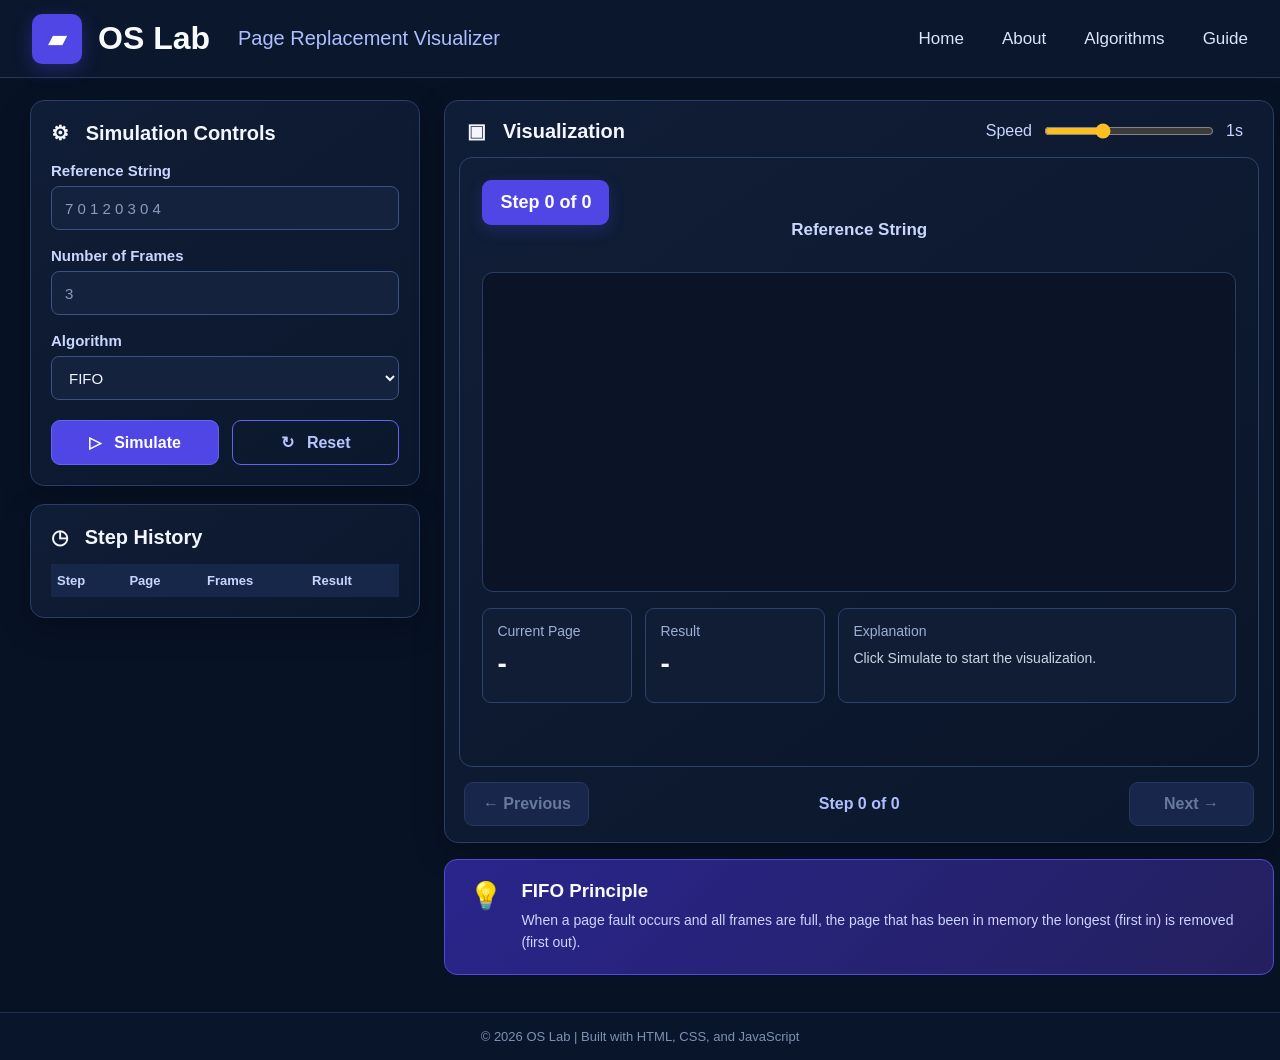
==== index.html @ e1720a4a "fifo implemented completely and layout changed" ====
<!DOCTYPE html>
<html lang="en">
<head>
    <meta charset="UTF-8">
    <meta name="viewport" content="width=device-width, initial-scale=1.0">
    <title>OS Lab | Page Replacement Visualizer</title>
    <link rel="stylesheet" href="css/style.css">
</head>

<body>

<header>
    <div class="logo-section">
        <div class="logo-icon">▰</div>
        <div class="logo-text">
            <h1>OS Lab</h1>
            <p>Page Replacement Visualizer</p>
        </div>
    </div>

    <nav>
        <a href="#">Home</a>
        <a href="#">About</a>
        <a href="#">Algorithms</a>
        <a href="#">Guide</a>
    </nav>
</header>

<main>
    <div class="dashboard">

        <!-- LEFT PANEL -->
        <div class="left-panel">

            <!-- SIMULATION CONTROLS -->
            <section class="input-card">
                <h3>⚙ &nbsp; Simulation Controls</h3>

                <div class="input-group">
                    <label for="referenceString">Reference String</label>
                    <input type="text" id="referenceString" placeholder="7 0 1 2 0 3 0 4">
                </div>

                <div class="input-group">
                    <label for="frameCount">Number of Frames</label>
                    <input type="number" id="frameCount" min="1" max="10" placeholder="3">
                </div>

                <div class="input-group">
                    <label for="algorithm">Algorithm</label>
                    <select id="algorithm">
                        <option value="fifo">FIFO</option>
                        <option value="lru">LRU</option>
                        <option value="optimal">Optimal</option>
                        <option value="lfu">LFU</option>
                    </select>
                </div>

                <div class="control-buttons">
                    <button id="simulateBtn">▷ &nbsp; Simulate</button>
                    <button id="resetBtn">↻ &nbsp; Reset</button>
                </div>
            </section>

            <!-- FINAL RESULTS -->
            <section class="result-card" id="resultCard" style="display:none;">
                <h3>▥ &nbsp; Final Results</h3>

                <div class="results">
                    <div class="result-box">
                        <strong id="pageFaults">0</strong>
                        <span>Page Faults</span>
                    </div>

                    <div class="result-box">
                        <strong id="pageHits">0</strong>
                        <span>Page Hits</span>
                    </div>

                    <div class="result-box">
                        <strong id="hitRatio">0%</strong>
                        <span>Hit Ratio</span>
                    </div>
                </div>
            </section>

            <!-- STEP HISTORY -->
            <section class="history-card">
                <h3>◷ &nbsp; Step History</h3>

                <table id="historyTable">
                    <thead>
                        <tr>
                            <th>Step</th>
                            <th>Page</th>
                            <th>Frames</th>
                            <th>Result</th>
                        </tr>
                    </thead>
                    <tbody id="historyBody"></tbody>
                </table>
            </section>

        </div>

        <!-- RIGHT PANEL -->
        <div class="right-panel">

            <!-- VISUALIZATION -->
            <section class="visualization-card">

                <div class="visualization-header">
                    <h3>▣ &nbsp; Visualization</h3>

                    <div class="speed-control">
                        <span>Speed</span>
                        <input type="range" id="speedControl" min="0.5" max="2" step="0.5" value="1">
                        <span id="speedValue">1s</span>
                    </div>
                </div>

                <div class="visualization-area">

                    <div class="step-badge" id="stepCounter">
                        Step 0 of 0
                    </div>

                    <div class="reference-section">
                        <h4>Reference String</h4>
                        <div id="referenceDisplay"></div>
                    </div>

                    <div class="canvas-container">
                        <canvas id="memoryCanvas"></canvas>
                    </div>

                    <div class="step-info">

                        <div class="info-box">
                            <span>Current Page</span>
                            <strong id="currentPage">-</strong>
                        </div>

                        <div class="info-box">
                            <span>Result</span>
                            <strong id="currentResult">-</strong>
                        </div>

                        <div class="info-box explanation-box">
                            <span>Explanation</span>
                            <p id="explanation">
                                Click Simulate to start the visualization.
                            </p>
                        </div>

                    </div>
                </div>

                <div class="navigation">
                    <button id="previousBtn" disabled>← Previous</button>
                    <span id="navigationStep">Step 0 of 0</span>
                    <button id="nextBtn" disabled>Next →</button>
                </div>

            </section>

            <!-- FIFO PRINCIPLE -->
            <section class="principle-card">
                <div class="principle-icon">💡</div>

                <div>
                    <h3>FIFO Principle</h3>
                    <p>
                        When a page fault occurs and all frames are full,
                        the page that has been in memory the longest
                        (first in) is removed (first out).
                    </p>
                </div>
            </section>

        </div>
    </div>
</main>

<footer>
    <p>&copy; 2026 OS Lab | Built with HTML, CSS, and JavaScript</p>
</footer>

<script src="js/algorithms/fifo.js"></script>
<script src="js/visualization/canvas.js"></script>
<script src="js/visualization/history.js"></script>
<script src="js/visualization/reference.js"></script>
<script src="js/visualization/results.js"></script>
<script src="js/visualization/step.js"></script>
<script src="js/script.js"></script>

</body>
</html>
---- css/style.css ----
*{
    margin:0;
    padding:0;
    box-sizing:border-box;
}

body{
    font-family:Arial,sans-serif;
    background:#071225;
    color:#e8edff;
    min-height:100vh;
}

/* HEADER */

header{
    height:78px;
    padding:0 32px;
    background:#0b172d;
    border-bottom:1px solid #26385d;
    display:flex;
    align-items:center;
    justify-content:space-between;
}

.logo-section{
    display:flex;
    align-items:center;
    gap:16px;
}

.logo-icon{
    width:50px;
    height:50px;
    border-radius:10px;
    background:#4f46e5;
    color:white;
    display:flex;
    align-items:center;
    justify-content:center;
    font-size:25px;
    box-shadow:0 5px 18px rgba(79,70,229,.35);
}

.logo-text{
    display:flex;
    align-items:center;
    gap:28px;
}

.logo-text h1{
    font-size:32px;
    color:#f8fafc;
}

.logo-text p{
    font-size:20px;
    color:#aebfff;
}

nav{
    display:flex;
    gap:38px;
}

nav a{
    color:#dce4ff;
    text-decoration:none;
    font-size:17px;
    transition:.2s;
}

nav a:hover{
    color:#818cf8;
}

/* MAIN */

main{
    padding:22px 30px;
}

.dashboard{
    max-width:1480px;
    margin:auto;
    display:grid;
    grid-template-columns:32% 68%;
    gap:24px;
}

/* LEFT PANEL */

.left-panel{
    min-width:0;
}

/* CARDS */

.input-card,
.result-card,
.history-card,
.visualization-card{
    background:linear-gradient(145deg,#101d36,#0b172c);
    border:1px solid #293d66;
    border-radius:14px;
    box-shadow:0 10px 30px rgba(0,0,0,.25);
}

.input-card,
.result-card,
.history-card{
    padding:20px;
    margin-bottom:18px;
}

.input-card h3,
.result-card h3,
.history-card h3,
.visualization-card h3{
    color:#f4f6ff;
    font-size:20px;
}

/* INPUTS */

.input-group{
    margin-top:17px;
}

.input-group label{
    display:block;
    margin-bottom:7px;
    color:#cbd6ff;
    font-size:15px;
    font-weight:600;
}

.input-group input,
.input-group select{
    width:100%;
    height:44px;
    padding:0 13px;
    border:1px solid #3a5384;
    border-radius:8px;
    background:#14223d;
    color:#f1f5ff;
    font-size:15px;
    outline:none;
}

.input-group input::placeholder{
    color:#8c9bbd;
}

.input-group input:focus,
.input-group select:focus{
    border-color:#6366f1;
    box-shadow:0 0 0 2px rgba(99,102,241,.18);
}

/* BUTTONS */

.control-buttons{
    display:grid;
    grid-template-columns:1fr 1fr;
    gap:13px;
    margin-top:20px;
}

.control-buttons button,
.navigation button{
    border:1px solid #6366f1;
    border-radius:9px;
    padding:12px;
    font-size:16px;
    font-weight:600;
    cursor:pointer;
    transition:.2s;
}

#simulateBtn{
    background:#4f46e5;
    color:white;
}

#simulateBtn:hover{
    background:#6366f1;
}

#resetBtn{
    background:transparent;
    color:#b9c4ff;
}

#resetBtn:hover{
    background:#17254a;
}

/* RESULTS */

.results{
    display:grid;
    grid-template-columns:repeat(3,1fr);
    gap:12px;
    margin-top:18px;
}

.result-box{
    padding:15px 8px;
    text-align:center;
    background:#14223d;
    border:1px solid #2b416d;
    border-radius:9px;
}

.result-box strong{
    display:block;
    font-size:27px;
    color:#f8fafc;
    margin-bottom:6px;
}

.result-box span{
    color:#b8c6e9;
    font-size:13px;
}

#pageFaults{
    color:#fb7185;
}

#pageHits{
    color:#4ade80;
}

#hitRatio{
    color:#facc15;
}

/* HISTORY */

.history-card{
    overflow:hidden;
}

#historyTable{
    width:100%;
    border-collapse:collapse;
    margin-top:15px;
    font-size:13px;
}

#historyTable th{
    background:#17274a;
    color:#c9d5ff;
    padding:9px 6px;
    text-align:left;
}

#historyTable td{
    padding:8px 6px;
    color:#d4dcf2;
    border-bottom:1px solid #243656;
}

#historyTable tbody tr{
    animation:historyAppear .25s ease;
}

@keyframes historyAppear{
    from{
        opacity:0;
        transform:translateY(5px);
    }
    to{
        opacity:1;
        transform:translateY(0);
    }
}

.history-fault{
    color:#fb7185!important;
    font-weight:bold;
}

.history-hit{
    color:#4ade80!important;
    font-weight:bold;
}

/* RIGHT PANEL */

.right-panel{
    min-width:0;
}

/* VISUALIZATION */

.visualization-card{
    padding:14px;
}

.visualization-header{
    padding:4px 8px 14px;
    display:flex;
    align-items:center;
    justify-content:space-between;
}

.speed-control{
    display:flex;
    align-items:center;
    gap:12px;
    color:#c9d5ff;
}

.speed-control input{
    width:170px;
    accent-color:#fbbf24;
    cursor:pointer;
}

#speedValue{
    min-width:25px;
}

/* VISUALIZATION AREA */

.visualization-area{
    min-height:610px;
    position:relative;
    padding:22px;
    border:1px solid #2d426c;
    border-radius:13px;
    background:linear-gradient(145deg,#111e37,#0a1529);
}

.step-badge{
    display:inline-block;
    padding:12px 18px;
    background:#4f46e5;
    color:white;
    border-radius:9px;
    font-size:18px;
    font-weight:bold;
    box-shadow:0 5px 15px rgba(79,70,229,.25);
}

/* REFERENCE STRING */

.reference-section{
    text-align:center;
    margin-top:-5px;
}

.reference-section h4{
    color:#cbd6ff;
    font-size:17px;
    margin-bottom:14px;
}

#referenceDisplay{
    display:flex;
    justify-content:center;
    gap:9px;
    flex-wrap:wrap;
}

.reference-page{
    width:46px;
    height:46px;
    display:flex;
    align-items:center;
    justify-content:center;
    border:1px solid #39527f;
    border-radius:8px;
    background:#111f38;
    color:#e5ebff;
    font-size:17px;
    font-weight:bold;
    transition:.25s;
}

.reference-page.active{
    border:2px solid #facc15;
    color:#facc15;
    background:#1d2740;
    transform:translateY(-5px);
    box-shadow:0 5px 15px rgba(250,204,21,.15);
}

/* CANVAS */

.canvas-container{
    height:320px;
    margin-top:18px;
    border:1px solid #293e67;
    border-radius:11px;
    background:#0a1426;
    overflow:hidden;
}

#memoryCanvas{
    width:100%;
    height:100%;
    display:block;
}

/* STEP INFO */

.step-info{
    display:grid;
    grid-template-columns:150px 180px 1fr;
    gap:13px;
    margin-top:16px;
}

.info-box{
    min-height:95px;
    padding:14px;
    border:1px solid #2c426e;
    border-radius:9px;
    background:#101d35;
}

.info-box span{
    display:block;
    color:#9eafd7;
    font-size:14px;
    margin-bottom:9px;
}

.info-box strong{
    color:#f8fafc;
    font-size:28px;
}

#currentResult.fault{
    color:#fb7185;
}

#currentResult.hit{
    color:#4ade80;
}

.explanation-box p{
    color:#cbd5e1;
    font-size:14px;
    line-height:1.5;
}

/* NAVIGATION */

.navigation{
    display:flex;
    align-items:center;
    justify-content:space-between;
    padding:15px 5px 2px;
}

.navigation button{
    min-width:125px;
    background:#4f46e5;
    color:white;
}

.navigation button:hover:not(:disabled){
    background:#6366f1;
}

.navigation button:disabled{
    background:#17264a;
    border-color:#26385d;
    color:#68799e;
    cursor:not-allowed;
}

#navigationStep{
    color:#aebeff;
    font-weight:bold;
}

/* PRINCIPLE */

.principle-card{
    margin-top:16px;
    padding:20px 24px;
    display:flex;
    align-items:flex-start;
    gap:18px;
    border:1px solid #5149d8;
    border-radius:13px;
    background:linear-gradient(135deg,#29258c,#24205e);
}

.principle-icon{
    font-size:27px;
}

.principle-card h3{
    color:#f8fafc;
    margin-bottom:7px;
}

.principle-card p{
    color:#cbd5ff;
    line-height:1.6;
    font-size:14px;
}

/* FOOTER */

footer{
    margin-top:15px;
    padding:16px;
    text-align:center;
    color:#7f90b7;
    border-top:1px solid #1e3152;
    background:#09152a;
    font-size:13px;
}

/* RESPONSIVE */

@media(max-width:1000px){
    .dashboard{
        grid-template-columns:1fr;
    }

    .step-info{
        grid-template-columns:1fr 1fr;
    }

    .explanation-box{
        grid-column:1/-1;
    }
}

@media(max-width:650px){
    header{
        height:auto;
        padding:18px;
        flex-direction:column;
        gap:18px;
    }

    .logo-text p{
        display:none;
    }

    nav{
        gap:18px;
    }

    main{
        padding:15px;
    }

    .results{
        grid-template-columns:1fr;
    }

    .visualization-header{
        flex-direction:column;
        align-items:flex-start;
        gap:15px;
    }

    .step-info{
        grid-template-columns:1fr;
    }

    .explanation-box{
        grid-column:auto;
    }

    .navigation button{
        min-width:100px;
    }
}
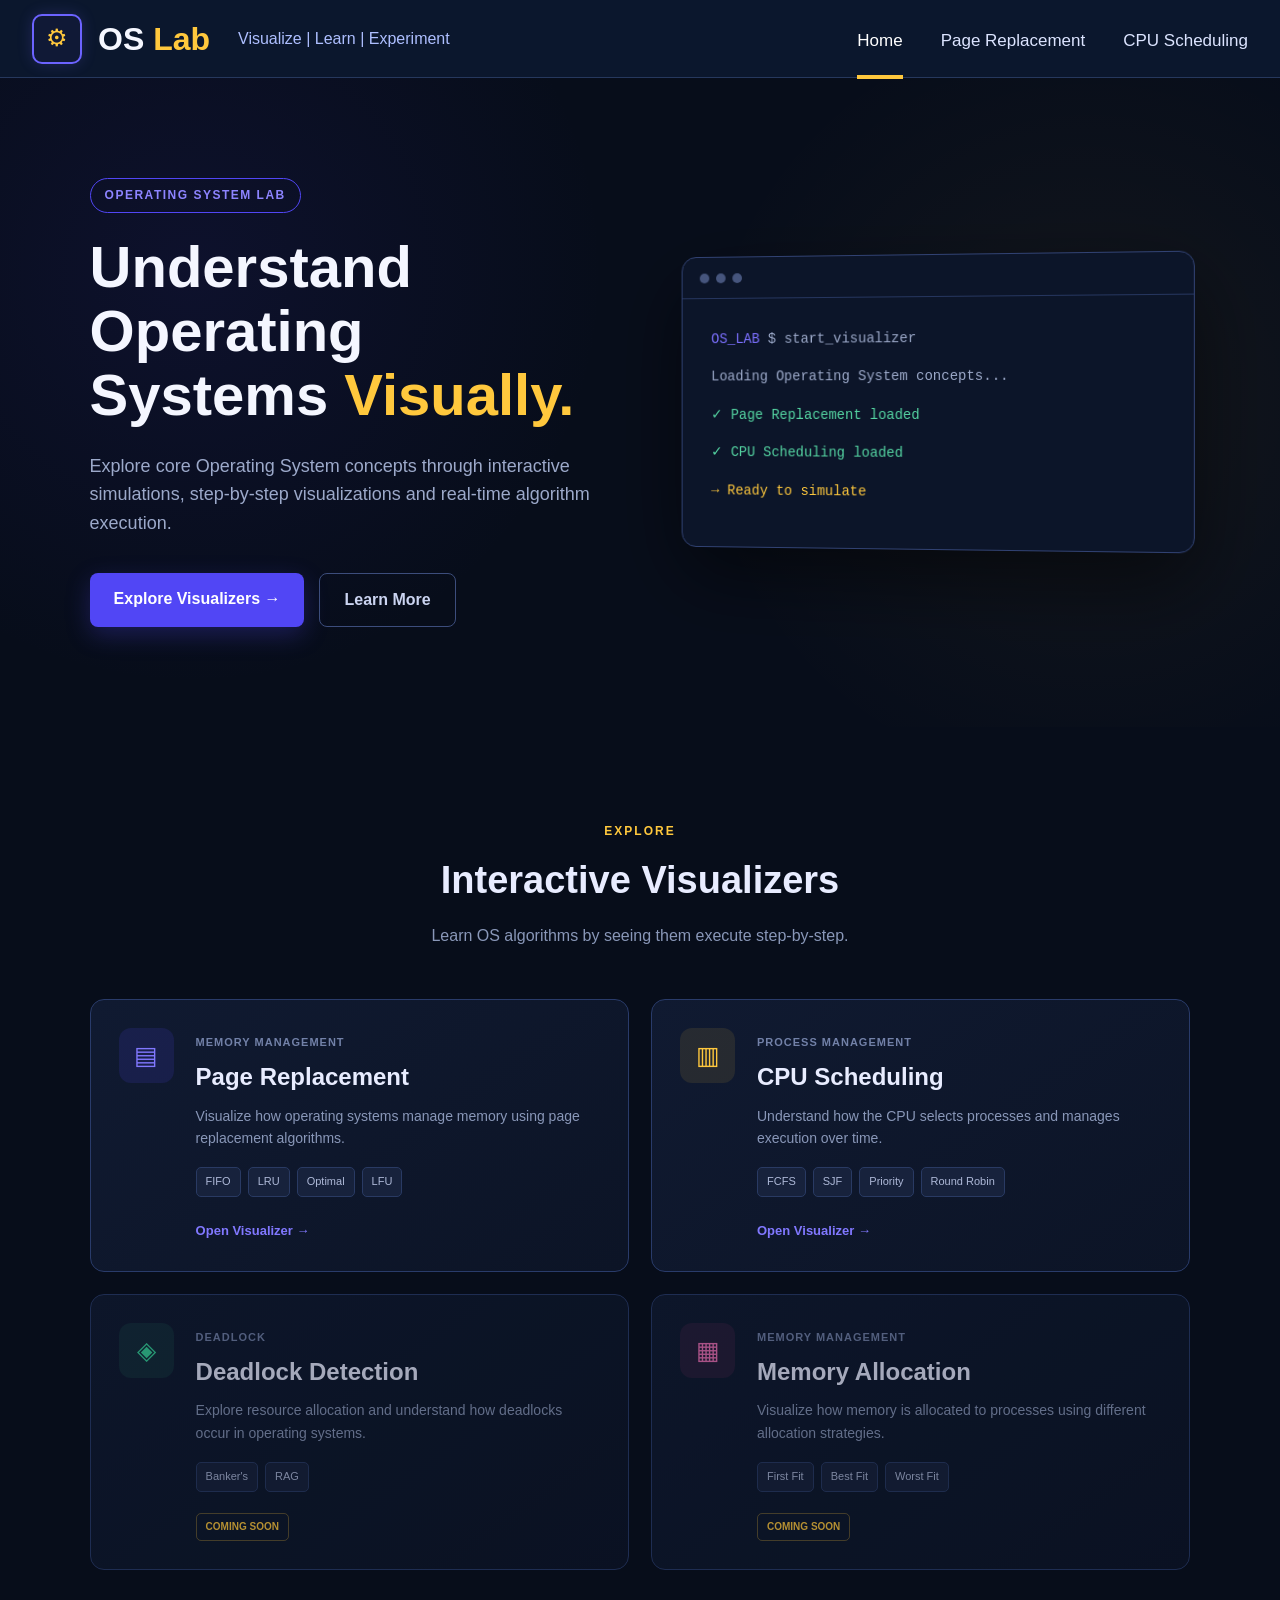
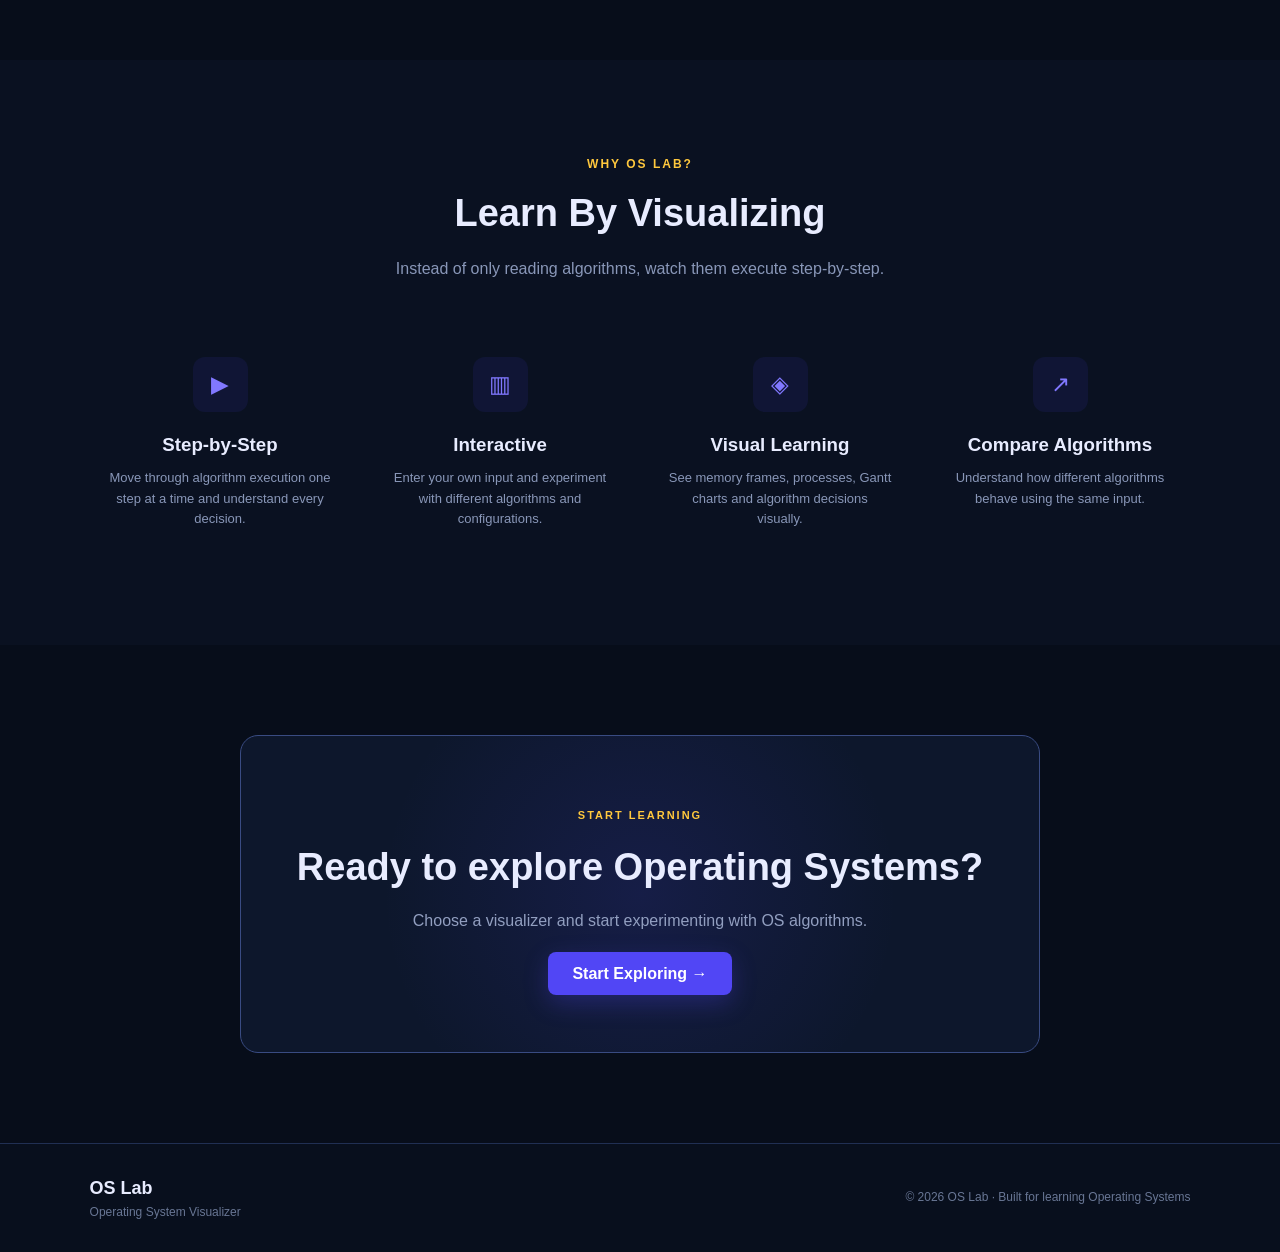
==== commit b17a911a: "cpu scheduling algo fcfs added" ====
--- a/index.html
+++ b/index.html
@@ -1,198 +1,407 @@
 <!DOCTYPE html>
 <html lang="en">
 <head>
-    <meta charset="UTF-8">
-    <meta name="viewport" content="width=device-width, initial-scale=1.0">
-    <title>OS Lab | Page Replacement Visualizer</title>
-    <link rel="stylesheet" href="css/style.css">
+<meta charset="UTF-8">
+<meta name="viewport" content="width=device-width,initial-scale=1.0">
+<title>OS Lab | Operating System Visualizer</title>
+<link rel="stylesheet" href="css/landing.css">
 </head>
 
 <body>
 
 <header>
+
     <div class="logo-section">
-        <div class="logo-icon">▰</div>
+
+        <div class="logo-icon">
+            ⚙
+        </div>
+
         <div class="logo-text">
-            <h1>OS Lab</h1>
-            <p>Page Replacement Visualizer</p>
-        </div>
-    </div>
+
+            <h1>
+                OS <span>Lab</span>
+            </h1>
+
+            <p>
+                Visualize | Learn | Experiment
+            </p>
+
+        </div>
+
+    </div>
+
 
     <nav>
-        <a href="#">Home</a>
-        <a href="#">About</a>
-        <a href="#">Algorithms</a>
-        <a href="#">Guide</a>
+
+        <a href="landing.html" class="active">
+            Home
+        </a>
+
+        <a href="page-replacement.html">
+            Page Replacement
+        </a>
+
+        <a href="cpu-scheduling.html">
+            CPU Scheduling
+        </a>
+
     </nav>
+
 </header>
 
+
 <main>
-    <div class="dashboard">
-
-        <!-- LEFT PANEL -->
-        <div class="left-panel">
-
-            <!-- SIMULATION CONTROLS -->
-            <section class="input-card">
-                <h3>⚙ &nbsp; Simulation Controls</h3>
-
-                <div class="input-group">
-                    <label for="referenceString">Reference String</label>
-                    <input type="text" id="referenceString" placeholder="7 0 1 2 0 3 0 4">
+
+<!-- HERO -->
+
+<section class="hero" id="home">
+
+    <div class="hero-content">
+
+        <div class="badge">
+            OPERATING SYSTEM LAB
+        </div>
+
+        <h2>
+            Understand Operating Systems
+            <span>Visually.</span>
+        </h2>
+
+        <p>
+            Explore core Operating System concepts through
+            interactive simulations, step-by-step visualizations
+            and real-time algorithm execution.
+        </p>
+
+        <div class="hero-buttons">
+            <a href="#visualizers" class="primary-btn">
+                Explore Visualizers →
+            </a>
+
+            <a href="#about" class="secondary-btn">
+                Learn More
+            </a>
+        </div>
+
+    </div>
+
+    <div class="hero-visual">
+
+        <div class="terminal">
+
+            <div class="terminal-header">
+                <span></span>
+                <span></span>
+                <span></span>
+            </div>
+
+            <div class="terminal-body">
+                <p><span class="purple">OS_LAB</span> $ start_visualizer</p>
+                <p>Loading Operating System concepts...</p>
+                <p class="success">✓ Page Replacement loaded</p>
+                <p class="success">✓ CPU Scheduling loaded</p>
+                <p class="yellow">→ Ready to simulate</p>
+            </div>
+
+        </div>
+
+    </div>
+
+</section>
+
+
+<!-- VISUALIZERS -->
+
+<section class="visualizers" id="visualizers">
+
+    <div class="section-heading">
+
+        <span>EXPLORE</span>
+
+        <h2>Interactive Visualizers</h2>
+
+        <p>
+            Learn OS algorithms by seeing them execute
+            step-by-step.
+        </p>
+
+    </div>
+
+
+    <div class="visualizer-grid">
+
+        <!-- PAGE REPLACEMENT -->
+
+        <div class="visualizer-card">
+
+            <div class="card-icon purple-icon">
+                ▤
+            </div>
+
+            <div class="card-content">
+
+                <span class="card-label">
+                    MEMORY MANAGEMENT
+                </span>
+
+                <h3>Page Replacement</h3>
+
+                <p>
+                    Visualize how operating systems manage
+                    memory using page replacement algorithms.
+                </p>
+
+                <div class="tags">
+                    <span>FIFO</span>
+                    <span>LRU</span>
+                    <span>Optimal</span>
+                    <span>LFU</span>
                 </div>
 
-                <div class="input-group">
-                    <label for="frameCount">Number of Frames</label>
-                    <input type="number" id="frameCount" min="1" max="10" placeholder="3">
+                <a href="page-replacement.html" class="card-link">
+                    Open Visualizer →
+                </a>
+
+            </div>
+
+        </div>
+
+
+        <!-- CPU SCHEDULING -->
+
+        <div class="visualizer-card">
+
+            <div class="card-icon yellow-icon">
+                ▥
+            </div>
+
+            <div class="card-content">
+
+                <span class="card-label">
+                    PROCESS MANAGEMENT
+                </span>
+
+                <h3>CPU Scheduling</h3>
+
+                <p>
+                    Understand how the CPU selects processes
+                    and manages execution over time.
+                </p>
+
+                <div class="tags">
+                    <span>FCFS</span>
+                    <span>SJF</span>
+                    <span>Priority</span>
+                    <span>Round Robin</span>
                 </div>
 
-                <div class="input-group">
-                    <label for="algorithm">Algorithm</label>
-                    <select id="algorithm">
-                        <option value="fifo">FIFO</option>
-                        <option value="lru">LRU</option>
-                        <option value="optimal">Optimal</option>
-                        <option value="lfu">LFU</option>
-                    </select>
+                <a href="cpu-scheduling.html" class="card-link">
+                    Open Visualizer →
+                </a>
+
+            </div>
+
+        </div>
+
+
+        <!-- COMING SOON -->
+
+        <div class="visualizer-card coming-soon">
+
+            <div class="card-icon green-icon">
+                ◈
+            </div>
+
+            <div class="card-content">
+
+                <span class="card-label">
+                    DEADLOCK
+                </span>
+
+                <h3>Deadlock Detection</h3>
+
+                <p>
+                    Explore resource allocation and understand
+                    how deadlocks occur in operating systems.
+                </p>
+
+                <div class="tags">
+                    <span>Banker's</span>
+                    <span>RAG</span>
                 </div>
 
-                <div class="control-buttons">
-                    <button id="simulateBtn">▷ &nbsp; Simulate</button>
-                    <button id="resetBtn">↻ &nbsp; Reset</button>
+                <span class="coming-label">
+                    COMING SOON
+                </span>
+
+            </div>
+
+        </div>
+
+
+        <!-- MEMORY ALLOCATION -->
+
+        <div class="visualizer-card coming-soon">
+
+            <div class="card-icon pink-icon">
+                ▦
+            </div>
+
+            <div class="card-content">
+
+                <span class="card-label">
+                    MEMORY MANAGEMENT
+                </span>
+
+                <h3>Memory Allocation</h3>
+
+                <p>
+                    Visualize how memory is allocated to processes
+                    using different allocation strategies.
+                </p>
+
+                <div class="tags">
+                    <span>First Fit</span>
+                    <span>Best Fit</span>
+                    <span>Worst Fit</span>
                 </div>
-            </section>
-
-            <!-- FINAL RESULTS -->
-            <section class="result-card" id="resultCard" style="display:none;">
-                <h3>▥ &nbsp; Final Results</h3>
-
-                <div class="results">
-                    <div class="result-box">
-                        <strong id="pageFaults">0</strong>
-                        <span>Page Faults</span>
-                    </div>
-
-                    <div class="result-box">
-                        <strong id="pageHits">0</strong>
-                        <span>Page Hits</span>
-                    </div>
-
-                    <div class="result-box">
-                        <strong id="hitRatio">0%</strong>
-                        <span>Hit Ratio</span>
-                    </div>
-                </div>
-            </section>
-
-            <!-- STEP HISTORY -->
-            <section class="history-card">
-                <h3>◷ &nbsp; Step History</h3>
-
-                <table id="historyTable">
-                    <thead>
-                        <tr>
-                            <th>Step</th>
-                            <th>Page</th>
-                            <th>Frames</th>
-                            <th>Result</th>
-                        </tr>
-                    </thead>
-                    <tbody id="historyBody"></tbody>
-                </table>
-            </section>
-
-        </div>
-
-        <!-- RIGHT PANEL -->
-        <div class="right-panel">
-
-            <!-- VISUALIZATION -->
-            <section class="visualization-card">
-
-                <div class="visualization-header">
-                    <h3>▣ &nbsp; Visualization</h3>
-
-                    <div class="speed-control">
-                        <span>Speed</span>
-                        <input type="range" id="speedControl" min="0.5" max="2" step="0.5" value="1">
-                        <span id="speedValue">1s</span>
-                    </div>
-                </div>
-
-                <div class="visualization-area">
-
-                    <div class="step-badge" id="stepCounter">
-                        Step 0 of 0
-                    </div>
-
-                    <div class="reference-section">
-                        <h4>Reference String</h4>
-                        <div id="referenceDisplay"></div>
-                    </div>
-
-                    <div class="canvas-container">
-                        <canvas id="memoryCanvas"></canvas>
-                    </div>
-
-                    <div class="step-info">
-
-                        <div class="info-box">
-                            <span>Current Page</span>
-                            <strong id="currentPage">-</strong>
-                        </div>
-
-                        <div class="info-box">
-                            <span>Result</span>
-                            <strong id="currentResult">-</strong>
-                        </div>
-
-                        <div class="info-box explanation-box">
-                            <span>Explanation</span>
-                            <p id="explanation">
-                                Click Simulate to start the visualization.
-                            </p>
-                        </div>
-
-                    </div>
-                </div>
-
-                <div class="navigation">
-                    <button id="previousBtn" disabled>← Previous</button>
-                    <span id="navigationStep">Step 0 of 0</span>
-                    <button id="nextBtn" disabled>Next →</button>
-                </div>
-
-            </section>
-
-            <!-- FIFO PRINCIPLE -->
-            <section class="principle-card">
-                <div class="principle-icon">💡</div>
-
-                <div>
-                    <h3>FIFO Principle</h3>
-                    <p>
-                        When a page fault occurs and all frames are full,
-                        the page that has been in memory the longest
-                        (first in) is removed (first out).
-                    </p>
-                </div>
-            </section>
-
-        </div>
-    </div>
+
+                <span class="coming-label">
+                    COMING SOON
+                </span>
+
+            </div>
+
+        </div>
+
+    </div>
+
+</section>
+
+
+<!-- FEATURES -->
+
+<section class="features" id="about">
+
+    <div class="section-heading">
+
+        <span>WHY OS LAB?</span>
+
+        <h2>Learn By Visualizing</h2>
+
+        <p>
+            Instead of only reading algorithms, watch them
+            execute step-by-step.
+        </p>
+
+    </div>
+
+
+    <div class="feature-grid">
+
+        <div class="feature">
+
+            <div class="feature-icon">▶</div>
+
+            <h3>Step-by-Step</h3>
+
+            <p>
+                Move through algorithm execution one step
+                at a time and understand every decision.
+            </p>
+
+        </div>
+
+
+        <div class="feature">
+
+            <div class="feature-icon">▥</div>
+
+            <h3>Interactive</h3>
+
+            <p>
+                Enter your own input and experiment with
+                different algorithms and configurations.
+            </p>
+
+        </div>
+
+
+        <div class="feature">
+
+            <div class="feature-icon">◈</div>
+
+            <h3>Visual Learning</h3>
+
+            <p>
+                See memory frames, processes, Gantt charts
+                and algorithm decisions visually.
+            </p>
+
+        </div>
+
+
+        <div class="feature">
+
+            <div class="feature-icon">↗</div>
+
+            <h3>Compare Algorithms</h3>
+
+            <p>
+                Understand how different algorithms behave
+                using the same input.
+            </p>
+
+        </div>
+
+    </div>
+
+</section>
+
+
+<!-- GUIDE -->
+
+<section class="guide" id="guide">
+
+    <div class="guide-content">
+
+        <span>START LEARNING</span>
+
+        <h2>
+            Ready to explore
+            Operating Systems?
+        </h2>
+
+        <p>
+            Choose a visualizer and start experimenting
+            with OS algorithms.
+        </p>
+
+        <a href="#visualizers" class="primary-btn">
+            Start Exploring →
+        </a>
+
+    </div>
+
+</section>
+
 </main>
 
+
 <footer>
-    <p>&copy; 2026 OS Lab | Built with HTML, CSS, and JavaScript</p>
+
+    <div class="footer-brand">
+        <strong>OS Lab</strong>
+        <span>Operating System Visualizer</span>
+    </div>
+
+    <p>
+        © 2026 OS Lab · Built for learning Operating Systems
+    </p>
+
 </footer>
 
-<script src="js/algorithms/fifo.js"></script>
-<script src="js/visualization/canvas.js"></script>
-<script src="js/visualization/history.js"></script>
-<script src="js/visualization/reference.js"></script>
-<script src="js/visualization/results.js"></script>
-<script src="js/visualization/step.js"></script>
-<script src="js/script.js"></script>
 
 </body>
 </html>
--- a/css/landing.css
+++ b/css/landing.css
@@ -0,0 +1,555 @@
+*{
+    margin:0;
+    padding:0;
+    box-sizing:border-box;
+}
+
+html{
+    scroll-behavior:smooth;
+}
+
+body{
+    font-family:Arial,sans-serif;
+    background:#070d1a;
+    color:#e8ecff;
+    line-height:1.6;
+}
+
+/* ============================= */
+/* HEADER / NAVBAR */
+/* ============================= */
+
+header{
+    height:78px;
+    padding:0 32px;
+    background:#0b172d;
+    border-bottom:1px solid #26385d;
+
+    display:flex;
+    align-items:center;
+    justify-content:space-between;
+
+    position:sticky;
+    top:0;
+    z-index:100;
+}
+
+/* LEFT SIDE */
+
+.logo-section{
+    display:flex;
+    align-items:center;
+    gap:16px;
+}
+
+.logo-icon{
+    width:50px;
+    height:50px;
+
+    border:2px solid #6c63ff;
+    border-radius:10px;
+
+    background:#101936;
+    color:#ffc83d;
+
+    display:flex;
+    align-items:center;
+    justify-content:center;
+
+    font-size:24px;
+
+    box-shadow:0 0 15px rgba(108,99,255,.2);
+}
+
+.logo-text{
+    display:flex;
+    align-items:center;
+    gap:28px;
+}
+
+.logo-text h1{
+    margin:0;
+    font-size:32px;
+    line-height:1;
+
+    color:#f5f7ff;
+    font-weight:700;
+}
+
+.logo-text h1 span{
+    color:#ffc83d;
+}
+
+.logo-text p{
+    margin:0;
+
+    font-size:16px;
+    color:#aebfff;
+}
+
+/* NAVIGATION */
+
+nav{
+    display:flex;
+    align-items:center;
+    gap:38px;
+}
+
+nav a{
+    position:relative;
+
+    color:#dce4ff;
+    text-decoration:none;
+
+    font-size:17px;
+    font-weight:500;
+
+    padding:29px 0 25px;
+
+    transition:.2s;
+}
+
+nav a:hover{
+    color:#ffffff;
+}
+
+/* ACTIVE NAV ITEM */
+
+nav a.active{
+    color:#ffffff;
+}
+
+nav a.active::after{
+    content:"";
+
+    position:absolute;
+
+    left:0;
+    right:0;
+    bottom:0;
+
+    height:4px;
+
+    background:#ffc83d;
+}
+
+main{
+    overflow:hidden;
+}
+
+.hero{
+    min-height:600px;
+    padding:100px 7%;
+    display:grid;
+    grid-template-columns:1fr 1fr;
+    align-items:center;
+    gap:70px;
+    background:
+        radial-gradient(circle at 15% 30%,#392ca522,transparent 35%),
+        radial-gradient(circle at 85% 50%,#ffc83d0d,transparent 35%);
+}
+
+.hero-content{
+    max-width:650px;
+}
+
+.badge{
+    display:inline-block;
+    padding:7px 14px;
+    border:1px solid #5146f5;
+    border-radius:20px;
+    color:#8d84ff;
+    font-size:12px;
+    font-weight:bold;
+    letter-spacing:1.5px;
+    margin-bottom:22px;
+}
+
+.hero h2{
+    font-size:58px;
+    line-height:1.1;
+    margin-bottom:25px;
+    color:#f4f6ff;
+}
+
+.hero h2 span{
+    color:#ffc83d;
+}
+
+.hero-content>p{
+    max-width:590px;
+    color:#9ca9ca;
+    font-size:18px;
+    margin-bottom:35px;
+}
+
+.hero-buttons{
+    display:flex;
+    gap:15px;
+}
+
+.primary-btn,
+.secondary-btn{
+    padding:13px 24px;
+    border-radius:8px;
+    text-decoration:none;
+    font-weight:bold;
+    transition:.2s;
+}
+
+.primary-btn{
+    background:#5146f5;
+    color:white;
+    box-shadow:0 8px 25px #5146f544;
+}
+
+.primary-btn:hover{
+    background:#685eff;
+    transform:translateY(-2px);
+}
+
+.secondary-btn{
+    border:1px solid #3c4d7c;
+    color:#cbd4f1;
+}
+
+.secondary-btn:hover{
+    border-color:#ffc83d;
+    color:#ffc83d;
+}
+
+.hero-visual{
+    display:flex;
+    justify-content:center;
+}
+
+.terminal{
+    width:100%;
+    max-width:520px;
+    min-height:290px;
+    border:1px solid #314273;
+    border-radius:15px;
+    background:#0c1529;
+    box-shadow:0 30px 80px #0008;
+    transform:perspective(1000px) rotateY(-5deg);
+}
+
+.terminal-header{
+    height:42px;
+    padding:0 18px;
+    display:flex;
+    align-items:center;
+    gap:7px;
+    border-bottom:1px solid #26365f;
+}
+
+.terminal-header span{
+    width:10px;
+    height:10px;
+    border-radius:50%;
+    background:#46557d;
+}
+
+.terminal-body{
+    padding:30px;
+    font-family:monospace;
+    color:#9daaca;
+    font-size:14px;
+}
+
+.terminal-body p{
+    margin-bottom:16px;
+}
+
+.purple{
+    color:#7c70ff;
+}
+
+.success{
+    color:#55d6a3;
+}
+
+.yellow{
+    color:#ffc83d;
+}
+
+.visualizers,
+.features{
+    padding:90px 7%;
+}
+
+.section-heading{
+    text-align:center;
+    max-width:700px;
+    margin:0 auto 50px;
+}
+
+.section-heading>span{
+    color:#ffc83d;
+    font-size:12px;
+    font-weight:bold;
+    letter-spacing:2px;
+}
+
+.section-heading h2{
+    font-size:38px;
+    margin:8px 0 12px;
+}
+
+.section-heading p{
+    color:#8997b8;
+}
+
+.visualizer-grid{
+    max-width:1200px;
+    margin:auto;
+    display:grid;
+    grid-template-columns:repeat(2,1fr);
+    gap:22px;
+}
+
+.visualizer-card{
+    display:flex;
+    gap:22px;
+    padding:28px;
+    background:linear-gradient(145deg,#101a31,#0c1426);
+    border:1px solid #293b6a;
+    border-radius:14px;
+    transition:.25s;
+}
+
+.visualizer-card:hover{
+    border-color:#5146f5;
+    transform:translateY(-5px);
+    box-shadow:0 15px 40px #0006;
+}
+
+.card-icon{
+    min-width:55px;
+    height:55px;
+    display:flex;
+    align-items:center;
+    justify-content:center;
+    border-radius:12px;
+    font-size:25px;
+}
+
+.purple-icon{
+    background:#5146f522;
+    color:#8178ff;
+}
+
+.yellow-icon{
+    background:#ffc83d18;
+    color:#ffc83d;
+}
+
+.green-icon{
+    background:#36d39918;
+    color:#36d399;
+}
+
+.pink-icon{
+    background:#ec489918;
+    color:#ec70b5;
+}
+
+.card-content{
+    flex:1;
+}
+
+.card-label{
+    color:#7281a8;
+    font-size:11px;
+    font-weight:bold;
+    letter-spacing:1px;
+}
+
+.card-content h3{
+    font-size:24px;
+    margin:5px 0 8px;
+}
+
+.card-content p{
+    color:#8997b8;
+    font-size:14px;
+    margin-bottom:18px;
+}
+
+.tags{
+    display:flex;
+    flex-wrap:wrap;
+    gap:7px;
+    margin-bottom:20px;
+}
+
+.tags span{
+    padding:5px 9px;
+    border-radius:5px;
+    background:#17223c;
+    border:1px solid #293a63;
+    color:#aeb9d8;
+    font-size:11px;
+}
+
+.card-link{
+    color:#8178ff;
+    text-decoration:none;
+    font-size:13px;
+    font-weight:bold;
+}
+
+.coming-soon{
+    opacity:.7;
+}
+
+.coming-label{
+    display:inline-block;
+    color:#ffc83d;
+    border:1px solid #ffc83d55;
+    border-radius:5px;
+    padding:5px 9px;
+    font-size:10px;
+    font-weight:bold;
+}
+
+.features{
+    background:#0a1121;
+}
+
+.feature-grid{
+    max-width:1100px;
+    margin:auto;
+    display:grid;
+    grid-template-columns:repeat(4,1fr);
+    gap:20px;
+}
+
+.feature{
+    text-align:center;
+    padding:25px 18px;
+}
+
+.feature-icon{
+    width:55px;
+    height:55px;
+    margin:0 auto 18px;
+    display:flex;
+    align-items:center;
+    justify-content:center;
+    border-radius:12px;
+    background:#5146f518;
+    color:#8178ff;
+    font-size:23px;
+}
+
+.feature h3{
+    margin-bottom:8px;
+}
+
+.feature p{
+    color:#8997b8;
+    font-size:13px;
+}
+
+.guide{
+    padding:90px 7%;
+    text-align:center;
+}
+
+.guide-content{
+    max-width:800px;
+    margin:auto;
+    padding:65px 30px;
+    border:1px solid #394b82;
+    border-radius:18px;
+    background:
+        radial-gradient(circle,#5146f522,transparent 60%),
+        #0d172c;
+}
+
+.guide-content>span{
+    color:#ffc83d;
+    font-size:11px;
+    font-weight:bold;
+    letter-spacing:2px;
+}
+
+.guide h2{
+    font-size:38px;
+    margin:10px 0;
+}
+
+.guide p{
+    color:#929fc0;
+    margin-bottom:28px;
+}
+
+footer{
+    padding:30px 7%;
+    border-top:1px solid #202f53;
+    display:flex;
+    justify-content:space-between;
+    align-items:center;
+    background:#080f1d;
+}
+
+.footer-brand{
+    display:flex;
+    flex-direction:column;
+}
+
+.footer-brand strong{
+    font-size:18px;
+}
+
+.footer-brand span,
+footer p{
+    color:#687694;
+    font-size:12px;
+}
+
+@media(max-width:900px){
+
+    .hero{
+        grid-template-columns:1fr;
+        padding:70px 6%;
+    }
+
+    .hero h2{
+        font-size:45px;
+    }
+
+    .visualizer-grid{
+        grid-template-columns:1fr;
+    }
+
+    .feature-grid{
+        grid-template-columns:repeat(2,1fr);
+    }
+
+    nav{
+        display:none;
+    }
+}
+
+@media(max-width:600px){
+
+    .hero h2{
+        font-size:36px;
+    }
+
+    .hero-buttons{
+        flex-direction:column;
+    }
+
+    .feature-grid{
+        grid-template-columns:1fr;
+    }
+
+    footer{
+        flex-direction:column;
+        gap:15px;
+        text-align:center;
+    }
+}
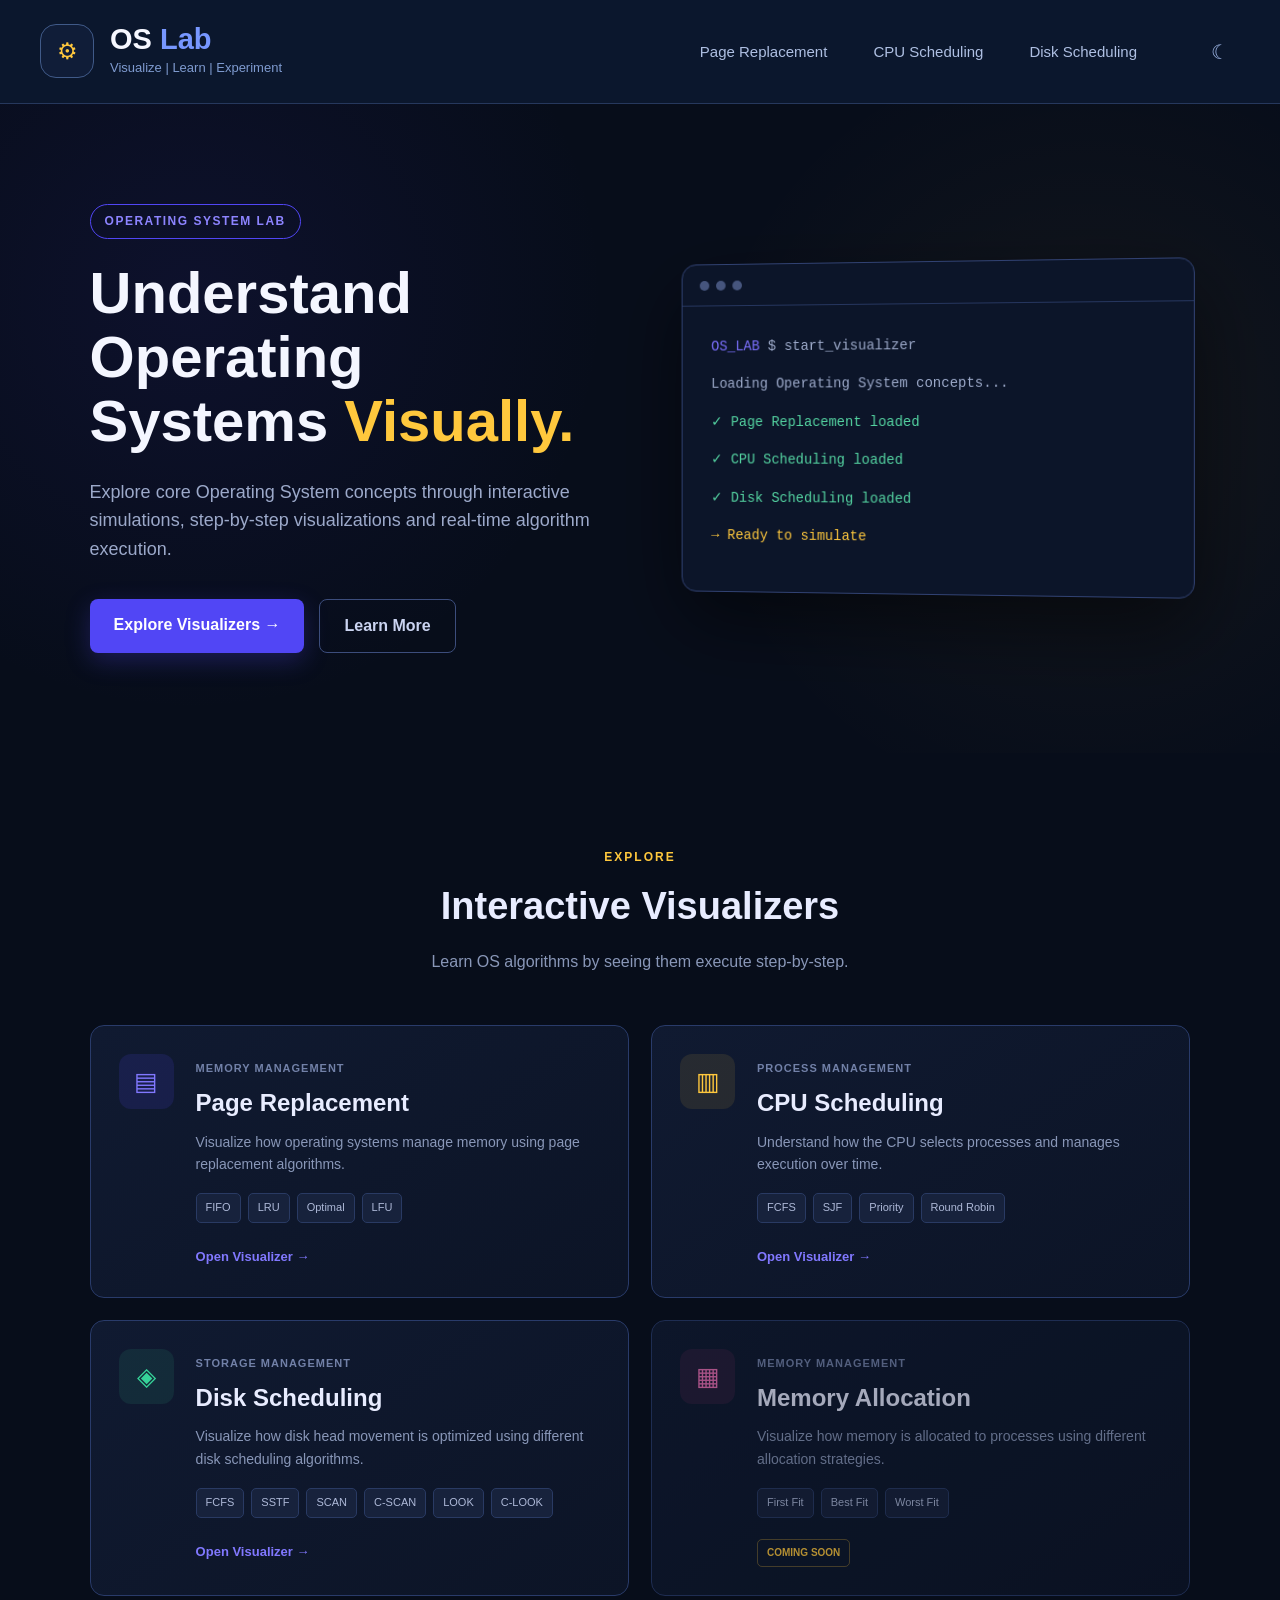
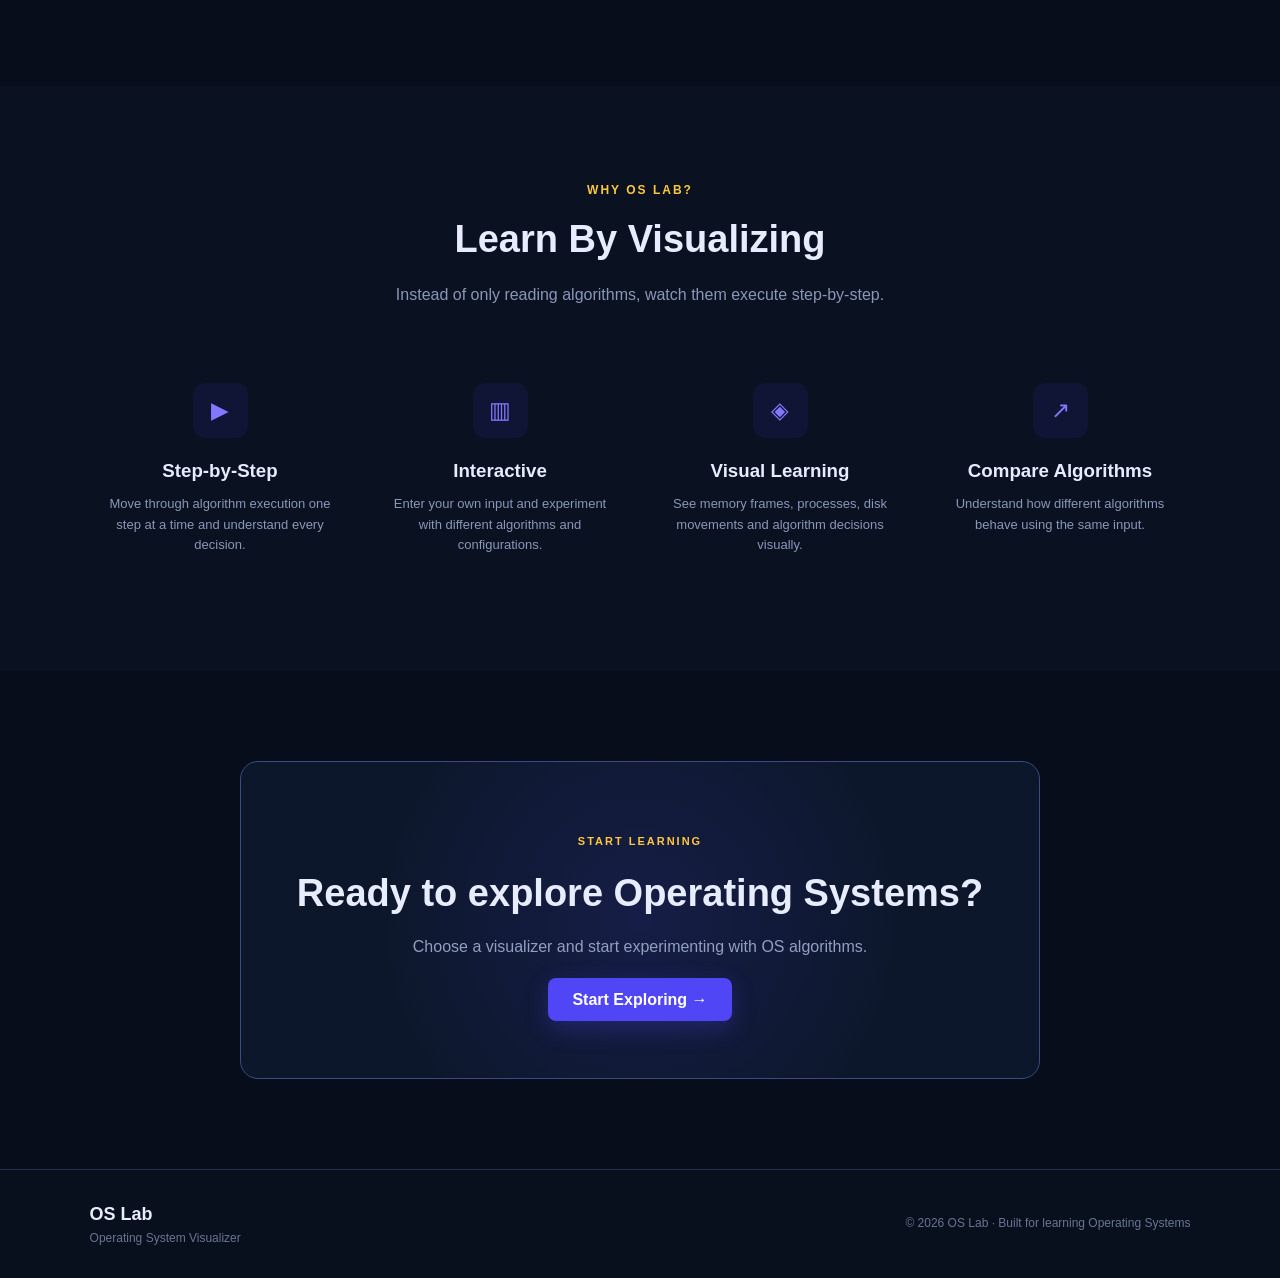
==== commit 3642ad99: "changed styling" ====
--- a/index.html
+++ b/index.html
@@ -1,23 +1,30 @@
 <!DOCTYPE html>
 <html lang="en">
+
 <head>
-<meta charset="UTF-8">
-<meta name="viewport" content="width=device-width,initial-scale=1.0">
-<title>OS Lab | Operating System Visualizer</title>
-<link rel="stylesheet" href="css/landing.css">
+    <meta charset="UTF-8">
+    <meta name="viewport" content="width=device-width, initial-scale=1.0">
+
+    <title>OS Lab | Operating System Visualizer</title>
+
+    <link rel="stylesheet" href="css/landing.css">
 </head>
 
 <body>
 
-<header>
-
-    <div class="logo-section">
-
-        <div class="logo-icon">
+<!-- =====================================================
+     HEADER / NAVBAR
+     ===================================================== -->
+
+<header class="header">
+
+    <div class="brand">
+
+        <div class="brand-icon">
             ⚙
         </div>
 
-        <div class="logo-text">
+        <div class="brand-info">
 
             <h1>
                 OS <span>Lab</span>
@@ -34,10 +41,6 @@
 
     <nav>
 
-        <a href="landing.html" class="active">
-            Home
-        </a>
-
         <a href="page-replacement.html">
             Page Replacement
         </a>
@@ -46,355 +49,469 @@
             CPU Scheduling
         </a>
 
+        <a href="disk-scheduling.html">
+            Disk Scheduling
+        </a>
+
     </nav>
 
+
+    <div class="theme-toggle">
+        ☾
+    </div>
+
 </header>
 
 
+<!-- =====================================================
+     MAIN
+     ===================================================== -->
+
 <main>
 
-<!-- HERO -->
-
-<section class="hero" id="home">
-
-    <div class="hero-content">
-
-        <div class="badge">
-            OPERATING SYSTEM LAB
-        </div>
-
-        <h2>
-            Understand Operating Systems
-            <span>Visually.</span>
-        </h2>
-
-        <p>
-            Explore core Operating System concepts through
-            interactive simulations, step-by-step visualizations
-            and real-time algorithm execution.
-        </p>
-
-        <div class="hero-buttons">
-            <a href="#visualizers" class="primary-btn">
-                Explore Visualizers →
+    <!-- ================= HERO ================= -->
+
+    <section class="hero" id="home">
+
+        <div class="hero-content">
+
+            <div class="badge">
+                OPERATING SYSTEM LAB
+            </div>
+
+            <h2>
+                Understand Operating Systems
+                <span>Visually.</span>
+            </h2>
+
+            <p>
+                Explore core Operating System concepts through
+                interactive simulations, step-by-step visualizations
+                and real-time algorithm execution.
+            </p>
+
+            <div class="hero-buttons">
+
+                <a href="#visualizers" class="primary-btn">
+                    Explore Visualizers →
+                </a>
+
+                <a href="#about" class="secondary-btn">
+                    Learn More
+                </a>
+
+            </div>
+
+        </div>
+
+
+        <div class="hero-visual">
+
+            <div class="terminal">
+
+                <div class="terminal-header">
+
+                    <span></span>
+                    <span></span>
+                    <span></span>
+
+                </div>
+
+
+                <div class="terminal-body">
+
+                    <p>
+                        <span class="purple">OS_LAB</span>
+                        $ start_visualizer
+                    </p>
+
+                    <p>
+                        Loading Operating System concepts...
+                    </p>
+
+                    <p class="success">
+                        ✓ Page Replacement loaded
+                    </p>
+
+                    <p class="success">
+                        ✓ CPU Scheduling loaded
+                    </p>
+
+                    <p class="success">
+                        ✓ Disk Scheduling loaded
+                    </p>
+
+                    <p class="yellow">
+                        → Ready to simulate
+                    </p>
+
+                </div>
+
+            </div>
+
+        </div>
+
+    </section>
+
+
+    <!-- ================= VISUALIZERS ================= -->
+
+    <section class="visualizers" id="visualizers">
+
+        <div class="section-heading">
+
+            <span>
+                EXPLORE
+            </span>
+
+            <h2>
+                Interactive Visualizers
+            </h2>
+
+            <p>
+                Learn OS algorithms by seeing them execute
+                step-by-step.
+            </p>
+
+        </div>
+
+
+        <div class="visualizer-grid">
+
+
+            <!-- PAGE REPLACEMENT -->
+
+            <div class="visualizer-card">
+
+                <div class="card-icon purple-icon">
+                    ▤
+                </div>
+
+                <div class="card-content">
+
+                    <span class="card-label">
+                        MEMORY MANAGEMENT
+                    </span>
+
+                    <h3>
+                        Page Replacement
+                    </h3>
+
+                    <p>
+                        Visualize how operating systems manage
+                        memory using page replacement algorithms.
+                    </p>
+
+                    <div class="tags">
+
+                        <span>FIFO</span>
+                        <span>LRU</span>
+                        <span>Optimal</span>
+                        <span>LFU</span>
+
+                    </div>
+
+                    <a
+                        href="page-replacement.html"
+                        class="card-link"
+                    >
+                        Open Visualizer →
+                    </a>
+
+                </div>
+
+            </div>
+
+
+            <!-- CPU SCHEDULING -->
+
+            <div class="visualizer-card">
+
+                <div class="card-icon yellow-icon">
+                    ▥
+                </div>
+
+                <div class="card-content">
+
+                    <span class="card-label">
+                        PROCESS MANAGEMENT
+                    </span>
+
+                    <h3>
+                        CPU Scheduling
+                    </h3>
+
+                    <p>
+                        Understand how the CPU selects processes
+                        and manages execution over time.
+                    </p>
+
+                    <div class="tags">
+
+                        <span>FCFS</span>
+                        <span>SJF</span>
+                        <span>Priority</span>
+                        <span>Round Robin</span>
+
+                    </div>
+
+                    <a
+                        href="cpu-scheduling.html"
+                        class="card-link"
+                    >
+                        Open Visualizer →
+                    </a>
+
+                </div>
+
+            </div>
+
+
+            <!-- DISK SCHEDULING -->
+
+            <div class="visualizer-card">
+
+                <div class="card-icon green-icon">
+                    ◈
+                </div>
+
+                <div class="card-content">
+
+                    <span class="card-label">
+                        STORAGE MANAGEMENT
+                    </span>
+
+                    <h3>
+                        Disk Scheduling
+                    </h3>
+
+                    <p>
+                        Visualize how disk head movement is optimized
+                        using different disk scheduling algorithms.
+                    </p>
+
+                    <div class="tags">
+
+                        <span>FCFS</span>
+                        <span>SSTF</span>
+                        <span>SCAN</span>
+                        <span>C-SCAN</span>
+                        <span>LOOK</span>
+                        <span>C-LOOK</span>
+
+                    </div>
+
+                    <a
+                        href="disk-scheduling.html"
+                        class="card-link"
+                    >
+                        Open Visualizer →
+                    </a>
+
+                </div>
+
+            </div>
+
+
+            <!-- MEMORY ALLOCATION -->
+
+            <div class="visualizer-card coming-soon">
+
+                <div class="card-icon pink-icon">
+                    ▦
+                </div>
+
+                <div class="card-content">
+
+                    <span class="card-label">
+                        MEMORY MANAGEMENT
+                    </span>
+
+                    <h3>
+                        Memory Allocation
+                    </h3>
+
+                    <p>
+                        Visualize how memory is allocated to processes
+                        using different allocation strategies.
+                    </p>
+
+                    <div class="tags">
+
+                        <span>First Fit</span>
+                        <span>Best Fit</span>
+                        <span>Worst Fit</span>
+
+                    </div>
+
+                    <span class="coming-label">
+                        COMING SOON
+                    </span>
+
+                </div>
+
+            </div>
+
+
+        </div>
+
+    </section>
+
+
+    <!-- ================= FEATURES ================= -->
+
+    <section class="features" id="about">
+
+        <div class="section-heading">
+
+            <span>
+                WHY OS LAB?
+            </span>
+
+            <h2>
+                Learn By Visualizing
+            </h2>
+
+            <p>
+                Instead of only reading algorithms, watch them
+                execute step-by-step.
+            </p>
+
+        </div>
+
+
+        <div class="feature-grid">
+
+
+            <div class="feature">
+
+                <div class="feature-icon">
+                    ▶
+                </div>
+
+                <h3>
+                    Step-by-Step
+                </h3>
+
+                <p>
+                    Move through algorithm execution one step
+                    at a time and understand every decision.
+                </p>
+
+            </div>
+
+
+            <div class="feature">
+
+                <div class="feature-icon">
+                    ▥
+                </div>
+
+                <h3>
+                    Interactive
+                </h3>
+
+                <p>
+                    Enter your own input and experiment with
+                    different algorithms and configurations.
+                </p>
+
+            </div>
+
+
+            <div class="feature">
+
+                <div class="feature-icon">
+                    ◈
+                </div>
+
+                <h3>
+                    Visual Learning
+                </h3>
+
+                <p>
+                    See memory frames, processes, disk movements
+                    and algorithm decisions visually.
+                </p>
+
+            </div>
+
+
+            <div class="feature">
+
+                <div class="feature-icon">
+                    ↗
+                </div>
+
+                <h3>
+                    Compare Algorithms
+                </h3>
+
+                <p>
+                    Understand how different algorithms behave
+                    using the same input.
+                </p>
+
+            </div>
+
+
+        </div>
+
+    </section>
+
+
+    <!-- ================= GUIDE ================= -->
+
+    <section class="guide" id="guide">
+
+        <div class="guide-content">
+
+            <span>
+                START LEARNING
+            </span>
+
+            <h2>
+                Ready to explore
+                Operating Systems?
+            </h2>
+
+            <p>
+                Choose a visualizer and start experimenting
+                with OS algorithms.
+            </p>
+
+            <a
+                href="#visualizers"
+                class="primary-btn"
+            >
+                Start Exploring →
             </a>
 
-            <a href="#about" class="secondary-btn">
-                Learn More
-            </a>
-        </div>
+        </div>
+
+    </section>
+
+</main>
+
+
+<!-- =====================================================
+     FOOTER
+     ===================================================== -->
+
+<footer>
+
+    <div class="footer-brand">
+
+        <strong>
+            OS Lab
+        </strong>
+
+        <span>
+            Operating System Visualizer
+        </span>
 
     </div>
 
-    <div class="hero-visual">
-
-        <div class="terminal">
-
-            <div class="terminal-header">
-                <span></span>
-                <span></span>
-                <span></span>
-            </div>
-
-            <div class="terminal-body">
-                <p><span class="purple">OS_LAB</span> $ start_visualizer</p>
-                <p>Loading Operating System concepts...</p>
-                <p class="success">✓ Page Replacement loaded</p>
-                <p class="success">✓ CPU Scheduling loaded</p>
-                <p class="yellow">→ Ready to simulate</p>
-            </div>
-
-        </div>
-
-    </div>
-
-</section>
-
-
-<!-- VISUALIZERS -->
-
-<section class="visualizers" id="visualizers">
-
-    <div class="section-heading">
-
-        <span>EXPLORE</span>
-
-        <h2>Interactive Visualizers</h2>
-
-        <p>
-            Learn OS algorithms by seeing them execute
-            step-by-step.
-        </p>
-
-    </div>
-
-
-    <div class="visualizer-grid">
-
-        <!-- PAGE REPLACEMENT -->
-
-        <div class="visualizer-card">
-
-            <div class="card-icon purple-icon">
-                ▤
-            </div>
-
-            <div class="card-content">
-
-                <span class="card-label">
-                    MEMORY MANAGEMENT
-                </span>
-
-                <h3>Page Replacement</h3>
-
-                <p>
-                    Visualize how operating systems manage
-                    memory using page replacement algorithms.
-                </p>
-
-                <div class="tags">
-                    <span>FIFO</span>
-                    <span>LRU</span>
-                    <span>Optimal</span>
-                    <span>LFU</span>
-                </div>
-
-                <a href="page-replacement.html" class="card-link">
-                    Open Visualizer →
-                </a>
-
-            </div>
-
-        </div>
-
-
-        <!-- CPU SCHEDULING -->
-
-        <div class="visualizer-card">
-
-            <div class="card-icon yellow-icon">
-                ▥
-            </div>
-
-            <div class="card-content">
-
-                <span class="card-label">
-                    PROCESS MANAGEMENT
-                </span>
-
-                <h3>CPU Scheduling</h3>
-
-                <p>
-                    Understand how the CPU selects processes
-                    and manages execution over time.
-                </p>
-
-                <div class="tags">
-                    <span>FCFS</span>
-                    <span>SJF</span>
-                    <span>Priority</span>
-                    <span>Round Robin</span>
-                </div>
-
-                <a href="cpu-scheduling.html" class="card-link">
-                    Open Visualizer →
-                </a>
-
-            </div>
-
-        </div>
-
-
-        <!-- COMING SOON -->
-
-        <div class="visualizer-card coming-soon">
-
-            <div class="card-icon green-icon">
-                ◈
-            </div>
-
-            <div class="card-content">
-
-                <span class="card-label">
-                    DEADLOCK
-                </span>
-
-                <h3>Deadlock Detection</h3>
-
-                <p>
-                    Explore resource allocation and understand
-                    how deadlocks occur in operating systems.
-                </p>
-
-                <div class="tags">
-                    <span>Banker's</span>
-                    <span>RAG</span>
-                </div>
-
-                <span class="coming-label">
-                    COMING SOON
-                </span>
-
-            </div>
-
-        </div>
-
-
-        <!-- MEMORY ALLOCATION -->
-
-        <div class="visualizer-card coming-soon">
-
-            <div class="card-icon pink-icon">
-                ▦
-            </div>
-
-            <div class="card-content">
-
-                <span class="card-label">
-                    MEMORY MANAGEMENT
-                </span>
-
-                <h3>Memory Allocation</h3>
-
-                <p>
-                    Visualize how memory is allocated to processes
-                    using different allocation strategies.
-                </p>
-
-                <div class="tags">
-                    <span>First Fit</span>
-                    <span>Best Fit</span>
-                    <span>Worst Fit</span>
-                </div>
-
-                <span class="coming-label">
-                    COMING SOON
-                </span>
-
-            </div>
-
-        </div>
-
-    </div>
-
-</section>
-
-
-<!-- FEATURES -->
-
-<section class="features" id="about">
-
-    <div class="section-heading">
-
-        <span>WHY OS LAB?</span>
-
-        <h2>Learn By Visualizing</h2>
-
-        <p>
-            Instead of only reading algorithms, watch them
-            execute step-by-step.
-        </p>
-
-    </div>
-
-
-    <div class="feature-grid">
-
-        <div class="feature">
-
-            <div class="feature-icon">▶</div>
-
-            <h3>Step-by-Step</h3>
-
-            <p>
-                Move through algorithm execution one step
-                at a time and understand every decision.
-            </p>
-
-        </div>
-
-
-        <div class="feature">
-
-            <div class="feature-icon">▥</div>
-
-            <h3>Interactive</h3>
-
-            <p>
-                Enter your own input and experiment with
-                different algorithms and configurations.
-            </p>
-
-        </div>
-
-
-        <div class="feature">
-
-            <div class="feature-icon">◈</div>
-
-            <h3>Visual Learning</h3>
-
-            <p>
-                See memory frames, processes, Gantt charts
-                and algorithm decisions visually.
-            </p>
-
-        </div>
-
-
-        <div class="feature">
-
-            <div class="feature-icon">↗</div>
-
-            <h3>Compare Algorithms</h3>
-
-            <p>
-                Understand how different algorithms behave
-                using the same input.
-            </p>
-
-        </div>
-
-    </div>
-
-</section>
-
-
-<!-- GUIDE -->
-
-<section class="guide" id="guide">
-
-    <div class="guide-content">
-
-        <span>START LEARNING</span>
-
-        <h2>
-            Ready to explore
-            Operating Systems?
-        </h2>
-
-        <p>
-            Choose a visualizer and start experimenting
-            with OS algorithms.
-        </p>
-
-        <a href="#visualizers" class="primary-btn">
-            Start Exploring →
-        </a>
-
-    </div>
-
-</section>
-
-</main>
-
-
-<footer>
-
-    <div class="footer-brand">
-        <strong>OS Lab</strong>
-        <span>Operating System Visualizer</span>
-    </div>
 
     <p>
         © 2026 OS Lab · Built for learning Operating Systems
@@ -402,6 +519,5 @@
 
 </footer>
 
-
 </body>
 </html>
--- a/css/landing.css
+++ b/css/landing.css
@@ -1,555 +1,1160 @@
-*{
-    margin:0;
-    padding:0;
-    box-sizing:border-box;
-}
-
-html{
-    scroll-behavior:smooth;
-}
-
-body{
-    font-family:Arial,sans-serif;
-    background:#070d1a;
-    color:#e8ecff;
-    line-height:1.6;
-}
-
-/* ============================= */
-/* HEADER / NAVBAR */
-/* ============================= */
-
-header{
-    height:78px;
-    padding:0 32px;
-    background:#0b172d;
-    border-bottom:1px solid #26385d;
-
-    display:flex;
-    align-items:center;
-    justify-content:space-between;
-
-    position:sticky;
-    top:0;
-    z-index:100;
-}
-
-/* LEFT SIDE */
-
-.logo-section{
-    display:flex;
-    align-items:center;
-    gap:16px;
-}
-
-.logo-icon{
-    width:50px;
-    height:50px;
-
-    border:2px solid #6c63ff;
-    border-radius:10px;
-
-    background:#101936;
-    color:#ffc83d;
-
-    display:flex;
-    align-items:center;
-    justify-content:center;
-
-    font-size:24px;
-
-    box-shadow:0 0 15px rgba(108,99,255,.2);
-}
-
-.logo-text{
-    display:flex;
-    align-items:center;
-    gap:28px;
-}
-
-.logo-text h1{
-    margin:0;
-    font-size:32px;
-    line-height:1;
-
-    color:#f5f7ff;
-    font-weight:700;
-}
-
-.logo-text h1 span{
-    color:#ffc83d;
-}
-
-.logo-text p{
-    margin:0;
-
-    font-size:16px;
-    color:#aebfff;
-}
-
-/* NAVIGATION */
-
-nav{
-    display:flex;
-    align-items:center;
-    gap:38px;
-}
-
-nav a{
-    position:relative;
-
-    color:#dce4ff;
-    text-decoration:none;
-
-    font-size:17px;
-    font-weight:500;
-
-    padding:29px 0 25px;
-
-    transition:.2s;
-}
-
-nav a:hover{
-    color:#ffffff;
-}
-
-/* ACTIVE NAV ITEM */
-
-nav a.active{
-    color:#ffffff;
-}
-
-nav a.active::after{
-    content:"";
-
-    position:absolute;
-
-    left:0;
-    right:0;
-    bottom:0;
-
-    height:4px;
-
-    background:#ffc83d;
-}
-
-main{
-    overflow:hidden;
-}
-
-.hero{
-    min-height:600px;
-    padding:100px 7%;
-    display:grid;
-    grid-template-columns:1fr 1fr;
-    align-items:center;
-    gap:70px;
+/* =========================================================
+   RESET
+   ========================================================= */
+
+* {
+    margin: 0;
+    padding: 0;
+    box-sizing: border-box;
+}
+
+
+html {
+    scroll-behavior: smooth;
+}
+
+
+body {
+    font-family: Arial, sans-serif;
+
+    background: #070d1a;
+
+    color: #e8ecff;
+
+    line-height: 1.6;
+}
+
+
+/* =========================================================
+   NAVBAR
+   MATCHES DISK SCHEDULING PAGE
+   ========================================================= */
+
+.header {
+
+    height: 104px;
+
+    padding: 0 40px;
+
+    background: #0b172d;
+
+    border-bottom: 1px solid #26385d;
+
+    display: flex;
+
+    align-items: center;
+
+    justify-content: space-between;
+
+    position: sticky;
+
+    top: 0;
+
+    z-index: 100;
+}
+
+
+/* =========================================================
+   BRAND
+   ========================================================= */
+
+.brand {
+
+    display: flex;
+
+    align-items: center;
+
+    gap: 16px;
+
+    flex-shrink: 0;
+}
+
+
+.brand-icon {
+
+    width: 54px;
+
+    height: 54px;
+
+    border: 1px solid #405a88;
+
+    border-radius: 16px;
+
+    background: #101d38;
+
+    color: #ffc83d;
+
+    display: flex;
+
+    align-items: center;
+
+    justify-content: center;
+
+    font-size: 23px;
+
+    box-shadow: none;
+}
+
+
+.brand-info {
+
+    display: flex;
+
+    flex-direction: column;
+
+    justify-content: center;
+}
+
+
+.brand-info h1 {
+
+    font-size: 29px;
+
+    line-height: 1.05;
+
+    font-weight: 700;
+
+    color: #f5f7ff;
+}
+
+
+.brand-info h1 span {
+
+    color: #7797ff;
+}
+
+
+.brand-info p {
+
+    margin-top: 3px;
+
+    font-size: 13px;
+
+    color: #7f9bd0;
+}
+
+
+/* =========================================================
+   NAVIGATION
+   ========================================================= */
+
+.header nav {
+
+    display: flex;
+
+    align-items: center;
+
+    gap: 10px;
+
+    margin-left: auto;
+
+    margin-right: 45px;
+}
+
+
+.header nav a {
+
+    color: #aebfe2;
+
+    text-decoration: none;
+
+    font-size: 15px;
+
+    font-weight: 500;
+
+    padding: 13px 17px;
+
+    border-radius: 10px;
+
+    border: 1px solid transparent;
+
+    transition: all 0.2s ease;
+}
+
+
+.header nav a:hover {
+
+    color: #ffffff;
+
+    background: #111f3b;
+}
+
+
+/* =========================================================
+   ACTIVE NAVIGATION
+   ========================================================= */
+
+.header nav a.active {
+
+    color: #ffffff;
+
+    background: #172949;
+
+    border: 1px solid #39598c;
+}
+
+
+/* =========================================================
+   THEME TOGGLE
+   ========================================================= */
+
+.theme-toggle {
+
+    width: 40px;
+
+    height: 40px;
+
+    display: flex;
+
+    align-items: center;
+
+    justify-content: center;
+
+    color: #9db5e5;
+
+    font-size: 20px;
+
+    cursor: pointer;
+
+    flex-shrink: 0;
+}
+
+
+.theme-toggle:hover {
+
+    color: #ffffff;
+}
+
+
+/* =========================================================
+   MAIN
+   ========================================================= */
+
+main {
+
+    overflow: hidden;
+}
+
+
+/* =========================================================
+   HERO
+   ========================================================= */
+
+.hero {
+
+    min-height: 600px;
+
+    padding: 100px 7%;
+
+    display: grid;
+
+    grid-template-columns: 1fr 1fr;
+
+    align-items: center;
+
+    gap: 70px;
+
     background:
-        radial-gradient(circle at 15% 30%,#392ca522,transparent 35%),
-        radial-gradient(circle at 85% 50%,#ffc83d0d,transparent 35%);
-}
-
-.hero-content{
-    max-width:650px;
-}
-
-.badge{
-    display:inline-block;
-    padding:7px 14px;
-    border:1px solid #5146f5;
-    border-radius:20px;
-    color:#8d84ff;
-    font-size:12px;
-    font-weight:bold;
-    letter-spacing:1.5px;
-    margin-bottom:22px;
-}
-
-.hero h2{
-    font-size:58px;
-    line-height:1.1;
-    margin-bottom:25px;
-    color:#f4f6ff;
-}
-
-.hero h2 span{
-    color:#ffc83d;
-}
-
-.hero-content>p{
-    max-width:590px;
-    color:#9ca9ca;
-    font-size:18px;
-    margin-bottom:35px;
-}
-
-.hero-buttons{
-    display:flex;
-    gap:15px;
-}
+
+        radial-gradient(
+            circle at 15% 30%,
+            #392ca522,
+            transparent 35%
+        ),
+
+        radial-gradient(
+            circle at 85% 50%,
+            #ffc83d0d,
+            transparent 35%
+        );
+}
+
+
+.hero-content {
+
+    max-width: 650px;
+}
+
+
+.badge {
+
+    display: inline-block;
+
+    padding: 7px 14px;
+
+    border: 1px solid #5146f5;
+
+    border-radius: 20px;
+
+    color: #8d84ff;
+
+    font-size: 12px;
+
+    font-weight: bold;
+
+    letter-spacing: 1.5px;
+
+    margin-bottom: 22px;
+}
+
+
+.hero h2 {
+
+    font-size: 58px;
+
+    line-height: 1.1;
+
+    margin-bottom: 25px;
+
+    color: #f4f6ff;
+}
+
+
+.hero h2 span {
+
+    color: #ffc83d;
+}
+
+
+.hero-content > p {
+
+    max-width: 590px;
+
+    color: #9ca9ca;
+
+    font-size: 18px;
+
+    margin-bottom: 35px;
+}
+
+
+/* =========================================================
+   HERO BUTTONS
+   ========================================================= */
+
+.hero-buttons {
+
+    display: flex;
+
+    gap: 15px;
+}
+
 
 .primary-btn,
-.secondary-btn{
-    padding:13px 24px;
-    border-radius:8px;
-    text-decoration:none;
-    font-weight:bold;
-    transition:.2s;
-}
-
-.primary-btn{
-    background:#5146f5;
-    color:white;
-    box-shadow:0 8px 25px #5146f544;
-}
-
-.primary-btn:hover{
-    background:#685eff;
-    transform:translateY(-2px);
-}
-
-.secondary-btn{
-    border:1px solid #3c4d7c;
-    color:#cbd4f1;
-}
-
-.secondary-btn:hover{
-    border-color:#ffc83d;
-    color:#ffc83d;
-}
-
-.hero-visual{
-    display:flex;
-    justify-content:center;
-}
-
-.terminal{
-    width:100%;
-    max-width:520px;
-    min-height:290px;
-    border:1px solid #314273;
-    border-radius:15px;
-    background:#0c1529;
-    box-shadow:0 30px 80px #0008;
-    transform:perspective(1000px) rotateY(-5deg);
-}
-
-.terminal-header{
-    height:42px;
-    padding:0 18px;
-    display:flex;
-    align-items:center;
-    gap:7px;
-    border-bottom:1px solid #26365f;
-}
-
-.terminal-header span{
-    width:10px;
-    height:10px;
-    border-radius:50%;
-    background:#46557d;
-}
-
-.terminal-body{
-    padding:30px;
-    font-family:monospace;
-    color:#9daaca;
-    font-size:14px;
-}
-
-.terminal-body p{
-    margin-bottom:16px;
-}
-
-.purple{
-    color:#7c70ff;
-}
-
-.success{
-    color:#55d6a3;
-}
-
-.yellow{
-    color:#ffc83d;
-}
+.secondary-btn {
+
+    padding: 13px 24px;
+
+    border-radius: 8px;
+
+    text-decoration: none;
+
+    font-weight: bold;
+
+    transition: 0.2s;
+}
+
+
+.primary-btn {
+
+    background: #5146f5;
+
+    color: white;
+
+    box-shadow: 0 8px 25px #5146f544;
+}
+
+
+.primary-btn:hover {
+
+    background: #685eff;
+
+    transform: translateY(-2px);
+}
+
+
+.secondary-btn {
+
+    border: 1px solid #3c4d7c;
+
+    color: #cbd4f1;
+}
+
+
+.secondary-btn:hover {
+
+    border-color: #ffc83d;
+
+    color: #ffc83d;
+}
+
+
+/* =========================================================
+   TERMINAL
+   ========================================================= */
+
+.hero-visual {
+
+    display: flex;
+
+    justify-content: center;
+}
+
+
+.terminal {
+
+    width: 100%;
+
+    max-width: 520px;
+
+    min-height: 290px;
+
+    border: 1px solid #314273;
+
+    border-radius: 15px;
+
+    background: #0c1529;
+
+    box-shadow: 0 30px 80px #0008;
+
+    transform:
+        perspective(1000px)
+        rotateY(-5deg);
+}
+
+
+.terminal-header {
+
+    height: 42px;
+
+    padding: 0 18px;
+
+    display: flex;
+
+    align-items: center;
+
+    gap: 7px;
+
+    border-bottom: 1px solid #26365f;
+}
+
+
+.terminal-header span {
+
+    width: 10px;
+
+    height: 10px;
+
+    border-radius: 50%;
+
+    background: #46557d;
+}
+
+
+.terminal-body {
+
+    padding: 30px;
+
+    font-family: monospace;
+
+    color: #9daaca;
+
+    font-size: 14px;
+}
+
+
+.terminal-body p {
+
+    margin-bottom: 16px;
+}
+
+
+.purple {
+
+    color: #7c70ff;
+}
+
+
+.success {
+
+    color: #55d6a3;
+}
+
+
+.yellow {
+
+    color: #ffc83d;
+}
+
+
+/* =========================================================
+   VISUALIZERS
+   ========================================================= */
 
 .visualizers,
-.features{
-    padding:90px 7%;
-}
-
-.section-heading{
-    text-align:center;
-    max-width:700px;
-    margin:0 auto 50px;
-}
-
-.section-heading>span{
-    color:#ffc83d;
-    font-size:12px;
-    font-weight:bold;
-    letter-spacing:2px;
-}
-
-.section-heading h2{
-    font-size:38px;
-    margin:8px 0 12px;
-}
-
-.section-heading p{
-    color:#8997b8;
-}
-
-.visualizer-grid{
-    max-width:1200px;
-    margin:auto;
-    display:grid;
-    grid-template-columns:repeat(2,1fr);
-    gap:22px;
-}
-
-.visualizer-card{
-    display:flex;
-    gap:22px;
-    padding:28px;
-    background:linear-gradient(145deg,#101a31,#0c1426);
-    border:1px solid #293b6a;
-    border-radius:14px;
-    transition:.25s;
-}
-
-.visualizer-card:hover{
-    border-color:#5146f5;
-    transform:translateY(-5px);
-    box-shadow:0 15px 40px #0006;
-}
-
-.card-icon{
-    min-width:55px;
-    height:55px;
-    display:flex;
-    align-items:center;
-    justify-content:center;
-    border-radius:12px;
-    font-size:25px;
-}
-
-.purple-icon{
-    background:#5146f522;
-    color:#8178ff;
-}
-
-.yellow-icon{
-    background:#ffc83d18;
-    color:#ffc83d;
-}
-
-.green-icon{
-    background:#36d39918;
-    color:#36d399;
-}
-
-.pink-icon{
-    background:#ec489918;
-    color:#ec70b5;
-}
-
-.card-content{
-    flex:1;
-}
-
-.card-label{
-    color:#7281a8;
-    font-size:11px;
-    font-weight:bold;
-    letter-spacing:1px;
-}
-
-.card-content h3{
-    font-size:24px;
-    margin:5px 0 8px;
-}
-
-.card-content p{
-    color:#8997b8;
-    font-size:14px;
-    margin-bottom:18px;
-}
-
-.tags{
-    display:flex;
-    flex-wrap:wrap;
-    gap:7px;
-    margin-bottom:20px;
-}
-
-.tags span{
-    padding:5px 9px;
-    border-radius:5px;
-    background:#17223c;
-    border:1px solid #293a63;
-    color:#aeb9d8;
-    font-size:11px;
-}
-
-.card-link{
-    color:#8178ff;
-    text-decoration:none;
-    font-size:13px;
-    font-weight:bold;
-}
-
-.coming-soon{
-    opacity:.7;
-}
-
-.coming-label{
-    display:inline-block;
-    color:#ffc83d;
-    border:1px solid #ffc83d55;
-    border-radius:5px;
-    padding:5px 9px;
-    font-size:10px;
-    font-weight:bold;
-}
-
-.features{
-    background:#0a1121;
-}
-
-.feature-grid{
-    max-width:1100px;
-    margin:auto;
-    display:grid;
-    grid-template-columns:repeat(4,1fr);
-    gap:20px;
-}
-
-.feature{
-    text-align:center;
-    padding:25px 18px;
-}
-
-.feature-icon{
-    width:55px;
-    height:55px;
-    margin:0 auto 18px;
-    display:flex;
-    align-items:center;
-    justify-content:center;
-    border-radius:12px;
-    background:#5146f518;
-    color:#8178ff;
-    font-size:23px;
-}
-
-.feature h3{
-    margin-bottom:8px;
-}
-
-.feature p{
-    color:#8997b8;
-    font-size:13px;
-}
-
-.guide{
-    padding:90px 7%;
-    text-align:center;
-}
-
-.guide-content{
-    max-width:800px;
-    margin:auto;
-    padding:65px 30px;
-    border:1px solid #394b82;
-    border-radius:18px;
+.features {
+
+    padding: 90px 7%;
+}
+
+
+.section-heading {
+
+    text-align: center;
+
+    max-width: 700px;
+
+    margin: 0 auto 50px;
+}
+
+
+.section-heading > span {
+
+    color: #ffc83d;
+
+    font-size: 12px;
+
+    font-weight: bold;
+
+    letter-spacing: 2px;
+}
+
+
+.section-heading h2 {
+
+    font-size: 38px;
+
+    margin: 8px 0 12px;
+}
+
+
+.section-heading p {
+
+    color: #8997b8;
+}
+
+
+/* =========================================================
+   VISUALIZER GRID
+   ========================================================= */
+
+.visualizer-grid {
+
+    max-width: 1200px;
+
+    margin: auto;
+
+    display: grid;
+
+    grid-template-columns: repeat(2, 1fr);
+
+    gap: 22px;
+}
+
+
+/* =========================================================
+   CARDS
+   ========================================================= */
+
+.visualizer-card {
+
+    display: flex;
+
+    gap: 22px;
+
+    padding: 28px;
+
     background:
-        radial-gradient(circle,#5146f522,transparent 60%),
+        linear-gradient(
+            145deg,
+            #101a31,
+            #0c1426
+        );
+
+    border: 1px solid #293b6a;
+
+    border-radius: 14px;
+
+    transition: 0.25s;
+}
+
+
+.visualizer-card:hover {
+
+    border-color: #5146f5;
+
+    transform: translateY(-5px);
+
+    box-shadow: 0 15px 40px #0006;
+}
+
+
+/* =========================================================
+   CARD ICON
+   ========================================================= */
+
+.card-icon {
+
+    min-width: 55px;
+
+    width: 55px;
+
+    height: 55px;
+
+    display: flex;
+
+    align-items: center;
+
+    justify-content: center;
+
+    border-radius: 12px;
+
+    font-size: 25px;
+
+    flex-shrink: 0;
+}
+
+
+.purple-icon {
+
+    background: #5146f522;
+
+    color: #8178ff;
+}
+
+
+.yellow-icon {
+
+    background: #ffc83d18;
+
+    color: #ffc83d;
+}
+
+
+.green-icon {
+
+    background: #36d39918;
+
+    color: #36d399;
+}
+
+
+.pink-icon {
+
+    background: #ec489918;
+
+    color: #ec70b5;
+}
+
+
+/* =========================================================
+   CARD CONTENT
+   ========================================================= */
+
+.card-content {
+
+    flex: 1;
+
+    min-width: 0;
+}
+
+
+.card-label {
+
+    color: #7281a8;
+
+    font-size: 11px;
+
+    font-weight: bold;
+
+    letter-spacing: 1px;
+}
+
+
+.card-content h3 {
+
+    font-size: 24px;
+
+    margin: 5px 0 8px;
+}
+
+
+.card-content p {
+
+    color: #8997b8;
+
+    font-size: 14px;
+
+    margin-bottom: 18px;
+}
+
+
+/* =========================================================
+   TAGS
+   ========================================================= */
+
+.tags {
+
+    display: flex;
+
+    flex-wrap: wrap;
+
+    gap: 7px;
+
+    margin-bottom: 20px;
+}
+
+
+.tags span {
+
+    padding: 5px 9px;
+
+    border-radius: 5px;
+
+    background: #17223c;
+
+    border: 1px solid #293a63;
+
+    color: #aeb9d8;
+
+    font-size: 11px;
+}
+
+
+/* =========================================================
+   CARD LINK
+   ========================================================= */
+
+.card-link {
+
+    color: #8178ff;
+
+    text-decoration: none;
+
+    font-size: 13px;
+
+    font-weight: bold;
+}
+
+
+.card-link:hover {
+
+    color: #ffc83d;
+}
+
+
+/* =========================================================
+   COMING SOON
+   ========================================================= */
+
+.coming-soon {
+
+    opacity: 0.7;
+}
+
+
+.coming-label {
+
+    display: inline-block;
+
+    color: #ffc83d;
+
+    border: 1px solid #ffc83d55;
+
+    border-radius: 5px;
+
+    padding: 5px 9px;
+
+    font-size: 10px;
+
+    font-weight: bold;
+}
+
+
+/* =========================================================
+   FEATURES
+   ========================================================= */
+
+.features {
+
+    background: #0a1121;
+}
+
+
+.feature-grid {
+
+    max-width: 1100px;
+
+    margin: auto;
+
+    display: grid;
+
+    grid-template-columns: repeat(4, 1fr);
+
+    gap: 20px;
+}
+
+
+.feature {
+
+    text-align: center;
+
+    padding: 25px 18px;
+}
+
+
+.feature-icon {
+
+    width: 55px;
+
+    height: 55px;
+
+    margin: 0 auto 18px;
+
+    display: flex;
+
+    align-items: center;
+
+    justify-content: center;
+
+    border-radius: 12px;
+
+    background: #5146f518;
+
+    color: #8178ff;
+
+    font-size: 23px;
+}
+
+
+.feature h3 {
+
+    margin-bottom: 8px;
+}
+
+
+.feature p {
+
+    color: #8997b8;
+
+    font-size: 13px;
+}
+
+
+/* =========================================================
+   GUIDE
+   ========================================================= */
+
+.guide {
+
+    padding: 90px 7%;
+
+    text-align: center;
+}
+
+
+.guide-content {
+
+    max-width: 800px;
+
+    margin: auto;
+
+    padding: 65px 30px;
+
+    border: 1px solid #394b82;
+
+    border-radius: 18px;
+
+    background:
+
+        radial-gradient(
+            circle,
+            #5146f522,
+            transparent 60%
+        ),
+
         #0d172c;
 }
 
-.guide-content>span{
-    color:#ffc83d;
-    font-size:11px;
-    font-weight:bold;
-    letter-spacing:2px;
-}
-
-.guide h2{
-    font-size:38px;
-    margin:10px 0;
-}
-
-.guide p{
-    color:#929fc0;
-    margin-bottom:28px;
-}
-
-footer{
-    padding:30px 7%;
-    border-top:1px solid #202f53;
-    display:flex;
-    justify-content:space-between;
-    align-items:center;
-    background:#080f1d;
-}
-
-.footer-brand{
-    display:flex;
-    flex-direction:column;
-}
-
-.footer-brand strong{
-    font-size:18px;
-}
+
+.guide-content > span {
+
+    color: #ffc83d;
+
+    font-size: 11px;
+
+    font-weight: bold;
+
+    letter-spacing: 2px;
+}
+
+
+.guide h2 {
+
+    font-size: 38px;
+
+    margin: 10px 0;
+}
+
+
+.guide p {
+
+    color: #929fc0;
+
+    margin-bottom: 28px;
+}
+
+
+/* =========================================================
+   FOOTER
+   ========================================================= */
+
+footer {
+
+    padding: 30px 7%;
+
+    border-top: 1px solid #202f53;
+
+    display: flex;
+
+    justify-content: space-between;
+
+    align-items: center;
+
+    background: #080f1d;
+}
+
+
+.footer-brand {
+
+    display: flex;
+
+    flex-direction: column;
+}
+
+
+.footer-brand strong {
+
+    font-size: 18px;
+}
+
 
 .footer-brand span,
-footer p{
-    color:#687694;
-    font-size:12px;
-}
-
-@media(max-width:900px){
-
-    .hero{
-        grid-template-columns:1fr;
-        padding:70px 6%;
-    }
-
-    .hero h2{
-        font-size:45px;
-    }
-
-    .visualizer-grid{
-        grid-template-columns:1fr;
-    }
-
-    .feature-grid{
-        grid-template-columns:repeat(2,1fr);
-    }
-
-    nav{
-        display:none;
-    }
-}
-
-@media(max-width:600px){
-
-    .hero h2{
-        font-size:36px;
-    }
-
-    .hero-buttons{
-        flex-direction:column;
-    }
-
-    .feature-grid{
-        grid-template-columns:1fr;
-    }
-
-    footer{
-        flex-direction:column;
-        gap:15px;
-        text-align:center;
-    }
+footer p {
+
+    color: #687694;
+
+    font-size: 12px;
+}
+
+
+/* =========================================================
+   RESPONSIVE
+   ========================================================= */
+
+@media (max-width: 1000px) {
+
+    .header {
+
+        padding: 0 25px;
+    }
+
+
+    .header nav {
+
+        margin-right: 20px;
+
+        gap: 3px;
+    }
+
+
+    .header nav a {
+
+        font-size: 14px;
+
+        padding: 11px 12px;
+    }
+
+
+    .hero {
+
+        grid-template-columns: 1fr;
+
+        padding: 70px 6%;
+    }
+
+
+    .hero h2 {
+
+        font-size: 48px;
+    }
+
+
+    .visualizer-grid {
+
+        grid-template-columns: 1fr;
+    }
+
+
+    .feature-grid {
+
+        grid-template-columns: repeat(2, 1fr);
+    }
+
+}
+
+
+/* =========================================================
+   MOBILE
+   ========================================================= */
+
+@media (max-width: 700px) {
+
+    .header {
+
+        height: auto;
+
+        min-height: 90px;
+
+        padding: 12px 18px;
+
+        flex-wrap: wrap;
+    }
+
+
+    .brand-icon {
+
+        width: 45px;
+
+        height: 45px;
+
+        border-radius: 13px;
+    }
+
+
+    .brand-info h1 {
+
+        font-size: 25px;
+    }
+
+
+    .brand-info p {
+
+        font-size: 11px;
+    }
+
+
+    .theme-toggle {
+
+        margin-left: auto;
+    }
+
+
+    .header nav {
+
+        width: 100%;
+
+        order: 3;
+
+        margin: 0;
+
+        justify-content: center;
+
+        overflow-x: auto;
+
+        padding-bottom: 3px;
+    }
+
+
+    .header nav a {
+
+        font-size: 12px;
+
+        white-space: nowrap;
+
+        padding: 9px 12px;
+    }
+
+
+    .hero {
+
+        padding: 60px 6%;
+    }
+
+
+    .hero h2 {
+
+        font-size: 38px;
+    }
+
+
+    .hero-buttons {
+
+        flex-direction: column;
+    }
+
+
+    .feature-grid {
+
+        grid-template-columns: 1fr;
+    }
+
+
+    footer {
+
+        flex-direction: column;
+
+        gap: 15px;
+
+        text-align: center;
+    }
+
+}
+
+
+/* =========================================================
+   SMALL MOBILE
+   ========================================================= */
+
+@media (max-width: 450px) {
+
+    .brand-info p {
+
+        display: none;
+    }
+
+
+    .brand-info h1 {
+
+        font-size: 22px;
+    }
+
+
+    .brand-icon {
+
+        width: 42px;
+
+        height: 42px;
+    }
+
+
+    .header nav {
+
+        justify-content: flex-start;
+    }
+
+
+    .header nav a {
+
+        font-size: 11px;
+
+        padding: 8px 10px;
+    }
+
+
+    .visualizer-card {
+
+        flex-direction: column;
+    }
+
 }
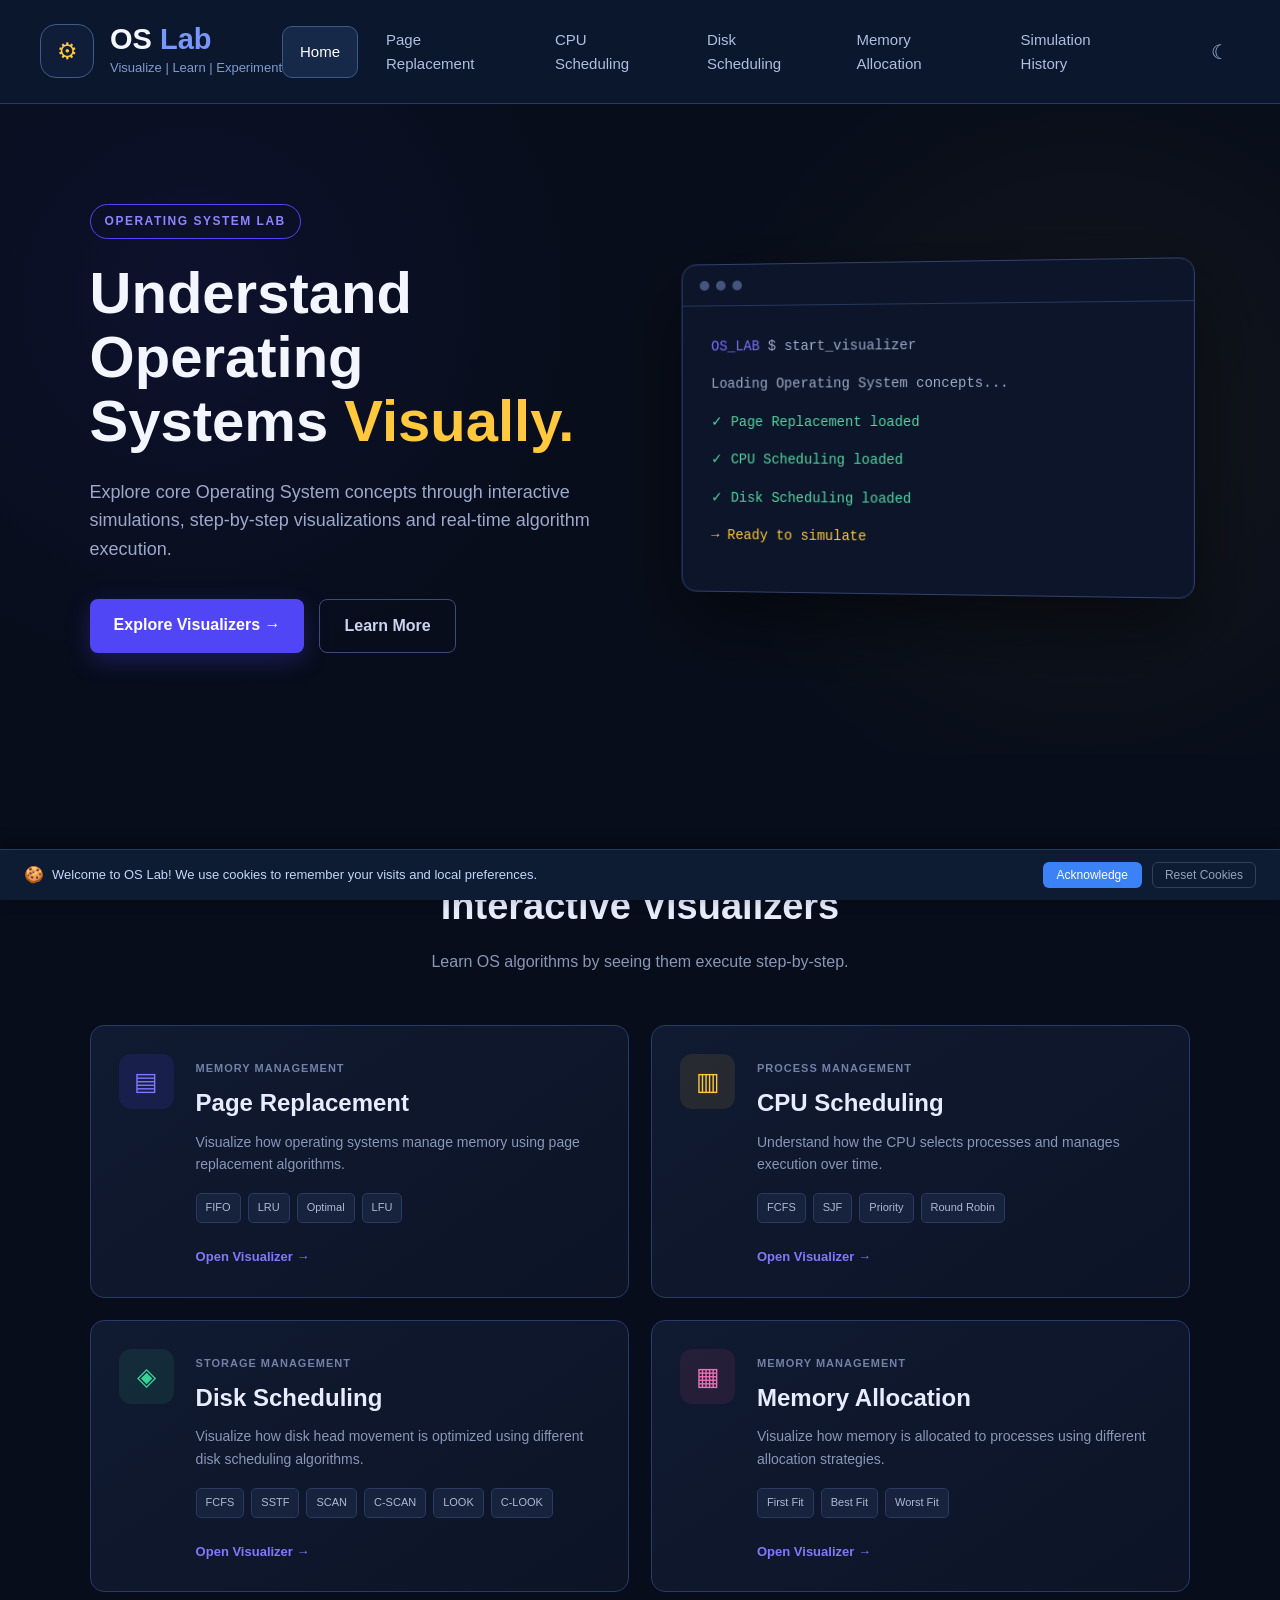
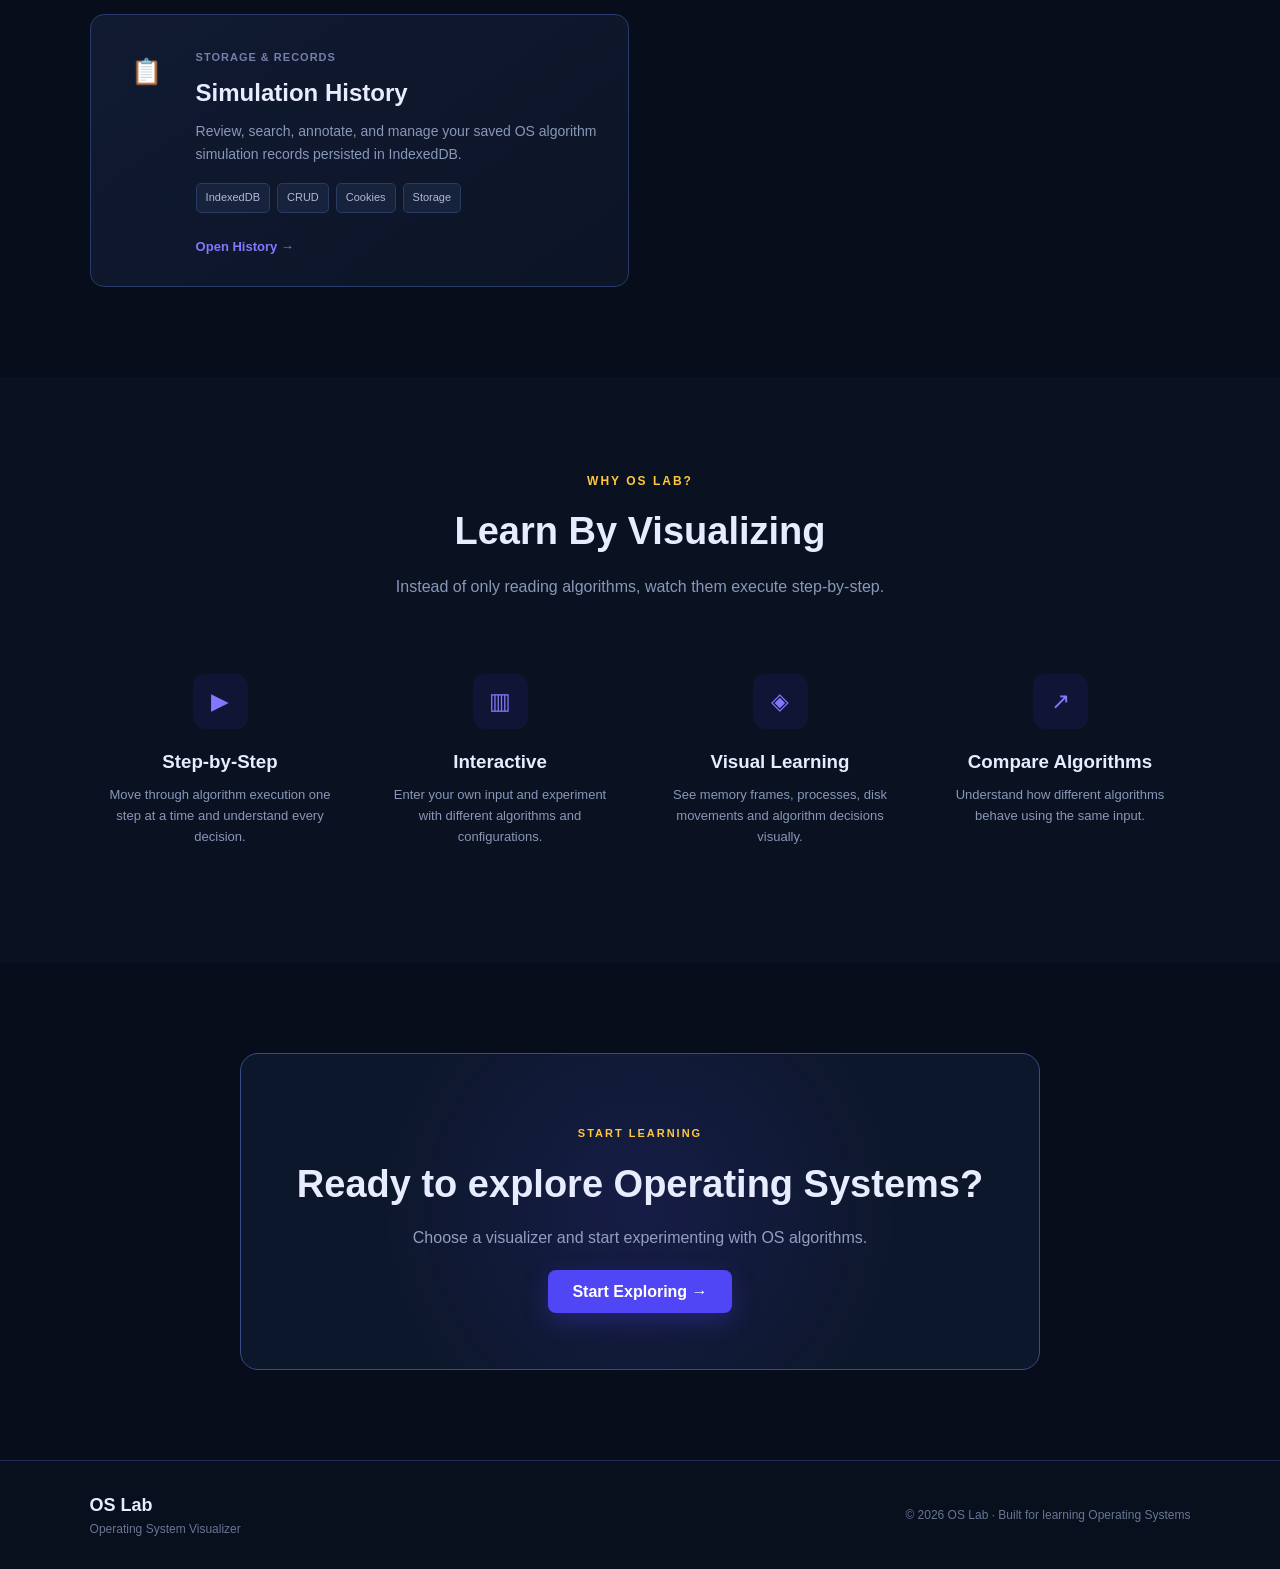
==== commit c46c0a5c: "feat: implement core OS Lab features and improve user experience" ====
--- a/index.html
+++ b/index.html
@@ -40,19 +40,12 @@
 
 
     <nav>
-
-        <a href="page-replacement.html">
-            Page Replacement
-        </a>
-
-        <a href="cpu-scheduling.html">
-            CPU Scheduling
-        </a>
-
-        <a href="disk-scheduling.html">
-            Disk Scheduling
-        </a>
-
+        <a href="index.html" class="active">Home</a>
+        <a href="page-replacement.html">Page Replacement</a>
+        <a href="cpu-scheduling.html">CPU Scheduling</a>
+        <a href="disk-scheduling.html">Disk Scheduling</a>
+        <a href="memory-allocation.html">Memory Allocation</a>
+        <a href="history.html">Simulation History</a>
     </nav>
 
 
@@ -314,42 +307,58 @@
 
 
             <!-- MEMORY ALLOCATION -->
-
-            <div class="visualizer-card coming-soon">
-
+            <div class="visualizer-card">
                 <div class="card-icon pink-icon">
                     ▦
                 </div>
-
                 <div class="card-content">
-
                     <span class="card-label">
                         MEMORY MANAGEMENT
                     </span>
-
                     <h3>
                         Memory Allocation
                     </h3>
-
                     <p>
                         Visualize how memory is allocated to processes
                         using different allocation strategies.
                     </p>
-
                     <div class="tags">
-
                         <span>First Fit</span>
                         <span>Best Fit</span>
                         <span>Worst Fit</span>
-
                     </div>
-
-                    <span class="coming-label">
-                        COMING SOON
+                    <a href="memory-allocation.html" class="card-link">
+                        Open Visualizer →
+                    </a>
+                </div>
+            </div>
+
+            <!-- SIMULATION HISTORY -->
+            <div class="visualizer-card">
+                <div class="card-icon blue-icon" style="color: #60a5fa;">
+                    📋
+                </div>
+                <div class="card-content">
+                    <span class="card-label">
+                        STORAGE & RECORDS
                     </span>
-
-                </div>
-
+                    <h3>
+                        Simulation History
+                    </h3>
+                    <p>
+                        Review, search, annotate, and manage your saved OS
+                        algorithm simulation records persisted in IndexedDB.
+                    </p>
+                    <div class="tags">
+                        <span>IndexedDB</span>
+                        <span>CRUD</span>
+                        <span>Cookies</span>
+                        <span>Storage</span>
+                    </div>
+                    <a href="history.html" class="card-link">
+                        Open History →
+                    </a>
+                </div>
             </div>
 
 
@@ -519,5 +528,9 @@
 
 </footer>
 
+<!-- STORAGE & COMMON SCRIPTS -->
+<script src="js/storage.js"></script>
+<script src="js/app-common.js"></script>
+
 </body>
 </html>
--- a/css/landing.css
+++ b/css/landing.css
@@ -1,1160 +1,1234 @@
-/* =========================================================
-   RESET
-   ========================================================= */
-
-* {
-    margin: 0;
-    padding: 0;
-    box-sizing: border-box;
-}
-
-
-html {
-    scroll-behavior: smooth;
-}
-
-
-body {
-    font-family: Arial, sans-serif;
-
-    background: #070d1a;
-
-    color: #e8ecff;
-
-    line-height: 1.6;
-}
-
-
-/* =========================================================
-   NAVBAR
-   MATCHES DISK SCHEDULING PAGE
-   ========================================================= */
-
-.header {
-
-    height: 104px;
-
-    padding: 0 40px;
-
-    background: #0b172d;
-
-    border-bottom: 1px solid #26385d;
-
-    display: flex;
-
-    align-items: center;
-
-    justify-content: space-between;
-
-    position: sticky;
-
-    top: 0;
-
-    z-index: 100;
-}
-
-
-/* =========================================================
-   BRAND
-   ========================================================= */
-
-.brand {
-
-    display: flex;
-
-    align-items: center;
-
-    gap: 16px;
-
-    flex-shrink: 0;
-}
-
-
-.brand-icon {
-
-    width: 54px;
-
-    height: 54px;
-
-    border: 1px solid #405a88;
-
-    border-radius: 16px;
-
-    background: #101d38;
-
-    color: #ffc83d;
-
-    display: flex;
-
-    align-items: center;
-
-    justify-content: center;
-
-    font-size: 23px;
-
-    box-shadow: none;
-}
-
-
-.brand-info {
-
-    display: flex;
-
-    flex-direction: column;
-
-    justify-content: center;
-}
-
-
-.brand-info h1 {
-
-    font-size: 29px;
-
-    line-height: 1.05;
-
-    font-weight: 700;
-
-    color: #f5f7ff;
-}
-
-
-.brand-info h1 span {
-
-    color: #7797ff;
-}
-
-
-.brand-info p {
-
-    margin-top: 3px;
-
-    font-size: 13px;
-
-    color: #7f9bd0;
-}
-
-
-/* =========================================================
-   NAVIGATION
-   ========================================================= */
-
-.header nav {
-
-    display: flex;
-
-    align-items: center;
-
-    gap: 10px;
-
-    margin-left: auto;
-
-    margin-right: 45px;
-}
-
-
-.header nav a {
-
-    color: #aebfe2;
-
-    text-decoration: none;
-
-    font-size: 15px;
-
-    font-weight: 500;
-
-    padding: 13px 17px;
-
-    border-radius: 10px;
-
-    border: 1px solid transparent;
-
-    transition: all 0.2s ease;
-}
-
-
-.header nav a:hover {
-
-    color: #ffffff;
-
-    background: #111f3b;
-}
-
-
-/* =========================================================
-   ACTIVE NAVIGATION
-   ========================================================= */
-
-.header nav a.active {
-
-    color: #ffffff;
-
-    background: #172949;
-
-    border: 1px solid #39598c;
-}
-
-
-/* =========================================================
-   THEME TOGGLE
-   ========================================================= */
-
-.theme-toggle {
-
-    width: 40px;
-
-    height: 40px;
-
-    display: flex;
-
-    align-items: center;
-
-    justify-content: center;
-
-    color: #9db5e5;
-
-    font-size: 20px;
-
-    cursor: pointer;
-
-    flex-shrink: 0;
-}
-
-
-.theme-toggle:hover {
-
-    color: #ffffff;
-}
-
-
-/* =========================================================
-   MAIN
-   ========================================================= */
-
-main {
-
-    overflow: hidden;
-}
-
-
-/* =========================================================
-   HERO
-   ========================================================= */
-
-.hero {
-
-    min-height: 600px;
-
-    padding: 100px 7%;
-
-    display: grid;
-
-    grid-template-columns: 1fr 1fr;
-
-    align-items: center;
-
-    gap: 70px;
-
-    background:
-
-        radial-gradient(
-            circle at 15% 30%,
-            #392ca522,
-            transparent 35%
-        ),
-
-        radial-gradient(
-            circle at 85% 50%,
-            #ffc83d0d,
-            transparent 35%
-        );
-}
-
-
-.hero-content {
-
-    max-width: 650px;
-}
-
-
-.badge {
-
-    display: inline-block;
-
-    padding: 7px 14px;
-
-    border: 1px solid #5146f5;
-
-    border-radius: 20px;
-
-    color: #8d84ff;
-
-    font-size: 12px;
-
-    font-weight: bold;
-
-    letter-spacing: 1.5px;
-
-    margin-bottom: 22px;
-}
-
-
-.hero h2 {
-
-    font-size: 58px;
-
-    line-height: 1.1;
-
-    margin-bottom: 25px;
-
-    color: #f4f6ff;
-}
-
-
-.hero h2 span {
-
-    color: #ffc83d;
-}
-
-
-.hero-content > p {
-
-    max-width: 590px;
-
-    color: #9ca9ca;
-
-    font-size: 18px;
-
-    margin-bottom: 35px;
-}
-
-
-/* =========================================================
-   HERO BUTTONS
-   ========================================================= */
-
-.hero-buttons {
-
-    display: flex;
-
-    gap: 15px;
-}
-
-
-.primary-btn,
-.secondary-btn {
-
-    padding: 13px 24px;
-
-    border-radius: 8px;
-
-    text-decoration: none;
-
-    font-weight: bold;
-
-    transition: 0.2s;
-}
-
-
-.primary-btn {
-
-    background: #5146f5;
-
-    color: white;
-
-    box-shadow: 0 8px 25px #5146f544;
-}
-
-
-.primary-btn:hover {
-
-    background: #685eff;
-
-    transform: translateY(-2px);
-}
-
-
-.secondary-btn {
-
-    border: 1px solid #3c4d7c;
-
-    color: #cbd4f1;
-}
-
-
-.secondary-btn:hover {
-
-    border-color: #ffc83d;
-
-    color: #ffc83d;
-}
-
-
-/* =========================================================
-   TERMINAL
-   ========================================================= */
-
-.hero-visual {
-
-    display: flex;
-
-    justify-content: center;
-}
-
-
-.terminal {
-
-    width: 100%;
-
-    max-width: 520px;
-
-    min-height: 290px;
-
-    border: 1px solid #314273;
-
-    border-radius: 15px;
-
-    background: #0c1529;
-
-    box-shadow: 0 30px 80px #0008;
-
-    transform:
-        perspective(1000px)
-        rotateY(-5deg);
-}
-
-
-.terminal-header {
-
-    height: 42px;
-
-    padding: 0 18px;
-
-    display: flex;
-
-    align-items: center;
-
-    gap: 7px;
-
-    border-bottom: 1px solid #26365f;
-}
-
-
-.terminal-header span {
-
-    width: 10px;
-
-    height: 10px;
-
-    border-radius: 50%;
-
-    background: #46557d;
-}
-
-
-.terminal-body {
-
-    padding: 30px;
-
-    font-family: monospace;
-
-    color: #9daaca;
-
-    font-size: 14px;
-}
-
-
-.terminal-body p {
-
-    margin-bottom: 16px;
-}
-
-
-.purple {
-
-    color: #7c70ff;
-}
-
-
-.success {
-
-    color: #55d6a3;
-}
-
-
-.yellow {
-
-    color: #ffc83d;
-}
-
-
-/* =========================================================
-   VISUALIZERS
-   ========================================================= */
-
-.visualizers,
-.features {
-
-    padding: 90px 7%;
-}
-
-
-.section-heading {
-
-    text-align: center;
-
-    max-width: 700px;
-
-    margin: 0 auto 50px;
-}
-
-
-.section-heading > span {
-
-    color: #ffc83d;
-
-    font-size: 12px;
-
-    font-weight: bold;
-
-    letter-spacing: 2px;
-}
-
-
-.section-heading h2 {
-
-    font-size: 38px;
-
-    margin: 8px 0 12px;
-}
-
-
-.section-heading p {
-
-    color: #8997b8;
-}
-
-
-/* =========================================================
-   VISUALIZER GRID
-   ========================================================= */
-
-.visualizer-grid {
-
-    max-width: 1200px;
-
-    margin: auto;
-
-    display: grid;
-
-    grid-template-columns: repeat(2, 1fr);
-
-    gap: 22px;
-}
-
-
-/* =========================================================
-   CARDS
-   ========================================================= */
-
-.visualizer-card {
-
-    display: flex;
-
-    gap: 22px;
-
-    padding: 28px;
-
-    background:
-        linear-gradient(
-            145deg,
-            #101a31,
-            #0c1426
-        );
-
-    border: 1px solid #293b6a;
-
-    border-radius: 14px;
-
-    transition: 0.25s;
-}
-
-
-.visualizer-card:hover {
-
-    border-color: #5146f5;
-
-    transform: translateY(-5px);
-
-    box-shadow: 0 15px 40px #0006;
-}
-
-
-/* =========================================================
-   CARD ICON
-   ========================================================= */
-
-.card-icon {
-
-    min-width: 55px;
-
-    width: 55px;
-
-    height: 55px;
-
-    display: flex;
-
-    align-items: center;
-
-    justify-content: center;
-
-    border-radius: 12px;
-
-    font-size: 25px;
-
-    flex-shrink: 0;
-}
-
-
-.purple-icon {
-
-    background: #5146f522;
-
-    color: #8178ff;
-}
-
-
-.yellow-icon {
-
-    background: #ffc83d18;
-
-    color: #ffc83d;
-}
-
-
-.green-icon {
-
-    background: #36d39918;
-
-    color: #36d399;
-}
-
-
-.pink-icon {
-
-    background: #ec489918;
-
-    color: #ec70b5;
-}
-
-
-/* =========================================================
-   CARD CONTENT
-   ========================================================= */
-
-.card-content {
-
-    flex: 1;
-
-    min-width: 0;
-}
-
-
-.card-label {
-
-    color: #7281a8;
-
-    font-size: 11px;
-
-    font-weight: bold;
-
-    letter-spacing: 1px;
-}
-
-
-.card-content h3 {
-
-    font-size: 24px;
-
-    margin: 5px 0 8px;
-}
-
-
-.card-content p {
-
-    color: #8997b8;
-
-    font-size: 14px;
-
-    margin-bottom: 18px;
-}
-
-
-/* =========================================================
-   TAGS
-   ========================================================= */
-
-.tags {
-
-    display: flex;
-
-    flex-wrap: wrap;
-
-    gap: 7px;
-
-    margin-bottom: 20px;
-}
-
-
-.tags span {
-
-    padding: 5px 9px;
-
-    border-radius: 5px;
-
-    background: #17223c;
-
-    border: 1px solid #293a63;
-
-    color: #aeb9d8;
-
-    font-size: 11px;
-}
-
-
-/* =========================================================
-   CARD LINK
-   ========================================================= */
-
-.card-link {
-
-    color: #8178ff;
-
-    text-decoration: none;
-
-    font-size: 13px;
-
-    font-weight: bold;
-}
-
-
-.card-link:hover {
-
-    color: #ffc83d;
-}
-
-
-/* =========================================================
-   COMING SOON
-   ========================================================= */
-
-.coming-soon {
-
-    opacity: 0.7;
-}
-
-
-.coming-label {
-
-    display: inline-block;
-
-    color: #ffc83d;
-
-    border: 1px solid #ffc83d55;
-
-    border-radius: 5px;
-
-    padding: 5px 9px;
-
-    font-size: 10px;
-
-    font-weight: bold;
-}
-
-
-/* =========================================================
-   FEATURES
-   ========================================================= */
-
-.features {
-
-    background: #0a1121;
-}
-
-
-.feature-grid {
-
-    max-width: 1100px;
-
-    margin: auto;
-
-    display: grid;
-
-    grid-template-columns: repeat(4, 1fr);
-
-    gap: 20px;
-}
-
-
-.feature {
-
-    text-align: center;
-
-    padding: 25px 18px;
-}
-
-
-.feature-icon {
-
-    width: 55px;
-
-    height: 55px;
-
-    margin: 0 auto 18px;
-
-    display: flex;
-
-    align-items: center;
-
-    justify-content: center;
-
-    border-radius: 12px;
-
-    background: #5146f518;
-
-    color: #8178ff;
-
-    font-size: 23px;
-}
-
-
-.feature h3 {
-
-    margin-bottom: 8px;
-}
-
-
-.feature p {
-
-    color: #8997b8;
-
-    font-size: 13px;
-}
-
-
-/* =========================================================
-   GUIDE
-   ========================================================= */
-
-.guide {
-
-    padding: 90px 7%;
-
-    text-align: center;
-}
-
-
-.guide-content {
-
-    max-width: 800px;
-
-    margin: auto;
-
-    padding: 65px 30px;
-
-    border: 1px solid #394b82;
-
-    border-radius: 18px;
-
-    background:
-
-        radial-gradient(
-            circle,
-            #5146f522,
-            transparent 60%
-        ),
-
-        #0d172c;
-}
-
-
-.guide-content > span {
-
-    color: #ffc83d;
-
-    font-size: 11px;
-
-    font-weight: bold;
-
-    letter-spacing: 2px;
-}
-
-
-.guide h2 {
-
-    font-size: 38px;
-
-    margin: 10px 0;
-}
-
-
-.guide p {
-
-    color: #929fc0;
-
-    margin-bottom: 28px;
-}
-
-
-/* =========================================================
-   FOOTER
-   ========================================================= */
-
-footer {
-
-    padding: 30px 7%;
-
-    border-top: 1px solid #202f53;
-
-    display: flex;
-
-    justify-content: space-between;
-
-    align-items: center;
-
-    background: #080f1d;
-}
-
-
-.footer-brand {
-
-    display: flex;
-
-    flex-direction: column;
-}
-
-
-.footer-brand strong {
-
-    font-size: 18px;
-}
-
-
-.footer-brand span,
-footer p {
-
-    color: #687694;
-
-    font-size: 12px;
-}
-
-
-/* =========================================================
-   RESPONSIVE
-   ========================================================= */
-
-@media (max-width: 1000px) {
-
-    .header {
-
-        padding: 0 25px;
-    }
-
-
-    .header nav {
-
-        margin-right: 20px;
-
-        gap: 3px;
-    }
-
-
-    .header nav a {
-
-        font-size: 14px;
-
-        padding: 11px 12px;
-    }
-
-
-    .hero {
-
-        grid-template-columns: 1fr;
-
-        padding: 70px 6%;
-    }
-
-
-    .hero h2 {
-
-        font-size: 48px;
-    }
-
-
-    .visualizer-grid {
-
-        grid-template-columns: 1fr;
-    }
-
-
-    .feature-grid {
-
-        grid-template-columns: repeat(2, 1fr);
-    }
-
-}
-
-
-/* =========================================================
-   MOBILE
-   ========================================================= */
-
-@media (max-width: 700px) {
-
-    .header {
-
-        height: auto;
-
-        min-height: 90px;
-
-        padding: 12px 18px;
-
-        flex-wrap: wrap;
-    }
-
-
-    .brand-icon {
-
-        width: 45px;
-
-        height: 45px;
-
-        border-radius: 13px;
-    }
-
-
-    .brand-info h1 {
-
-        font-size: 25px;
-    }
-
-
-    .brand-info p {
-
-        font-size: 11px;
-    }
-
-
-    .theme-toggle {
-
-        margin-left: auto;
-    }
-
-
-    .header nav {
-
-        width: 100%;
-
-        order: 3;
-
-        margin: 0;
-
-        justify-content: center;
-
-        overflow-x: auto;
-
-        padding-bottom: 3px;
-    }
-
-
-    .header nav a {
-
-        font-size: 12px;
-
-        white-space: nowrap;
-
-        padding: 9px 12px;
-    }
-
-
-    .hero {
-
-        padding: 60px 6%;
-    }
-
-
-    .hero h2 {
-
-        font-size: 38px;
-    }
-
-
-    .hero-buttons {
-
-        flex-direction: column;
-    }
-
-
-    .feature-grid {
-
-        grid-template-columns: 1fr;
-    }
-
-
-    footer {
-
-        flex-direction: column;
-
-        gap: 15px;
-
-        text-align: center;
-    }
-
-}
-
-
-/* =========================================================
-   SMALL MOBILE
-   ========================================================= */
-
-@media (max-width: 450px) {
-
-    .brand-info p {
-
-        display: none;
-    }
-
-
-    .brand-info h1 {
-
-        font-size: 22px;
-    }
-
-
-    .brand-icon {
-
-        width: 42px;
-
-        height: 42px;
-    }
-
-
-    .header nav {
-
-        justify-content: flex-start;
-    }
-
-
-    .header nav a {
-
-        font-size: 11px;
-
-        padding: 8px 10px;
-    }
-
-
-    .visualizer-card {
-
-        flex-direction: column;
-    }
-
-}+/* =========================================================
+   RESET
+   ========================================================= */
+
+* {
+    margin: 0;
+    padding: 0;
+    box-sizing: border-box;
+}
+
+
+html {
+    scroll-behavior: smooth;
+}
+
+
+body {
+    font-family: Arial, sans-serif;
+
+    background: #070d1a;
+
+    color: #e8ecff;
+
+    line-height: 1.6;
+}
+
+
+/* =========================================================
+   NAVBAR
+   MATCHES DISK SCHEDULING PAGE
+   ========================================================= */
+
+.header {
+
+    height: 104px;
+
+    padding: 0 40px;
+
+    background: #0b172d;
+
+    border-bottom: 1px solid #26385d;
+
+    display: flex;
+
+    align-items: center;
+
+    justify-content: space-between;
+
+    position: sticky;
+
+    top: 0;
+
+    z-index: 100;
+}
+
+
+/* =========================================================
+   BRAND
+   ========================================================= */
+
+.brand {
+
+    display: flex;
+
+    align-items: center;
+
+    gap: 16px;
+
+    flex-shrink: 0;
+}
+
+
+.brand-icon {
+
+    width: 54px;
+
+    height: 54px;
+
+    border: 1px solid #405a88;
+
+    border-radius: 16px;
+
+    background: #101d38;
+
+    color: #ffc83d;
+
+    display: flex;
+
+    align-items: center;
+
+    justify-content: center;
+
+    font-size: 23px;
+
+    box-shadow: none;
+}
+
+
+.brand-info {
+
+    display: flex;
+
+    flex-direction: column;
+
+    justify-content: center;
+}
+
+
+.brand-info h1 {
+
+    font-size: 29px;
+
+    line-height: 1.05;
+
+    font-weight: 700;
+
+    color: #f5f7ff;
+}
+
+
+.brand-info h1 span {
+
+    color: #7797ff;
+}
+
+
+.brand-info p {
+
+    margin-top: 3px;
+
+    font-size: 13px;
+
+    color: #7f9bd0;
+}
+
+
+/* =========================================================
+   NAVIGATION
+   ========================================================= */
+
+.header nav {
+
+    display: flex;
+
+    align-items: center;
+
+    gap: 10px;
+
+    margin-left: auto;
+
+    margin-right: 45px;
+}
+
+
+.header nav a {
+
+    color: #aebfe2;
+
+    text-decoration: none;
+
+    font-size: 15px;
+
+    font-weight: 500;
+
+    padding: 13px 17px;
+
+    border-radius: 10px;
+
+    border: 1px solid transparent;
+
+    transition: all 0.2s ease;
+}
+
+
+.header nav a:hover {
+
+    color: #ffffff;
+
+    background: #111f3b;
+}
+
+
+/* =========================================================
+   ACTIVE NAVIGATION
+   ========================================================= */
+
+.header nav a.active {
+
+    color: #ffffff;
+
+    background: #172949;
+
+    border: 1px solid #39598c;
+}
+
+
+/* =========================================================
+   THEME TOGGLE
+   ========================================================= */
+
+.theme-toggle {
+
+    width: 40px;
+
+    height: 40px;
+
+    display: flex;
+
+    align-items: center;
+
+    justify-content: center;
+
+    color: #9db5e5;
+
+    font-size: 20px;
+
+    cursor: pointer;
+
+    flex-shrink: 0;
+}
+
+
+.theme-toggle:hover {
+
+    color: #ffffff;
+}
+
+
+/* =========================================================
+   MAIN
+   ========================================================= */
+
+main {
+
+    overflow: hidden;
+}
+
+
+/* =========================================================
+   HERO
+   ========================================================= */
+
+.hero {
+
+    min-height: 600px;
+
+    padding: 100px 7%;
+
+    display: grid;
+
+    grid-template-columns: 1fr 1fr;
+
+    align-items: center;
+
+    gap: 70px;
+
+    background:
+
+        radial-gradient(
+            circle at 15% 30%,
+            #392ca522,
+            transparent 35%
+        ),
+
+        radial-gradient(
+            circle at 85% 50%,
+            #ffc83d0d,
+            transparent 35%
+        );
+}
+
+
+.hero-content {
+
+    max-width: 650px;
+}
+
+
+.badge {
+
+    display: inline-block;
+
+    padding: 7px 14px;
+
+    border: 1px solid #5146f5;
+
+    border-radius: 20px;
+
+    color: #8d84ff;
+
+    font-size: 12px;
+
+    font-weight: bold;
+
+    letter-spacing: 1.5px;
+
+    margin-bottom: 22px;
+}
+
+
+.hero h2 {
+
+    font-size: 58px;
+
+    line-height: 1.1;
+
+    margin-bottom: 25px;
+
+    color: #f4f6ff;
+}
+
+
+.hero h2 span {
+
+    color: #ffc83d;
+}
+
+
+.hero-content > p {
+
+    max-width: 590px;
+
+    color: #9ca9ca;
+
+    font-size: 18px;
+
+    margin-bottom: 35px;
+}
+
+
+/* =========================================================
+   HERO BUTTONS
+   ========================================================= */
+
+.hero-buttons {
+
+    display: flex;
+
+    gap: 15px;
+}
+
+
+.primary-btn,
+.secondary-btn {
+
+    padding: 13px 24px;
+
+    border-radius: 8px;
+
+    text-decoration: none;
+
+    font-weight: bold;
+
+    transition: 0.2s;
+}
+
+
+.primary-btn {
+
+    background: #5146f5;
+
+    color: white;
+
+    box-shadow: 0 8px 25px #5146f544;
+}
+
+
+.primary-btn:hover {
+
+    background: #685eff;
+
+    transform: translateY(-2px);
+}
+
+
+.secondary-btn {
+
+    border: 1px solid #3c4d7c;
+
+    color: #cbd4f1;
+}
+
+
+.secondary-btn:hover {
+
+    border-color: #ffc83d;
+
+    color: #ffc83d;
+}
+
+
+/* =========================================================
+   TERMINAL
+   ========================================================= */
+
+.hero-visual {
+
+    display: flex;
+
+    justify-content: center;
+}
+
+
+.terminal {
+
+    width: 100%;
+
+    max-width: 520px;
+
+    min-height: 290px;
+
+    border: 1px solid #314273;
+
+    border-radius: 15px;
+
+    background: #0c1529;
+
+    box-shadow: 0 30px 80px #0008;
+
+    transform:
+        perspective(1000px)
+        rotateY(-5deg);
+}
+
+
+.terminal-header {
+
+    height: 42px;
+
+    padding: 0 18px;
+
+    display: flex;
+
+    align-items: center;
+
+    gap: 7px;
+
+    border-bottom: 1px solid #26365f;
+}
+
+
+.terminal-header span {
+
+    width: 10px;
+
+    height: 10px;
+
+    border-radius: 50%;
+
+    background: #46557d;
+}
+
+
+.terminal-body {
+
+    padding: 30px;
+
+    font-family: monospace;
+
+    color: #9daaca;
+
+    font-size: 14px;
+}
+
+
+.terminal-body p {
+
+    margin-bottom: 16px;
+}
+
+
+.purple {
+
+    color: #7c70ff;
+}
+
+
+.success {
+
+    color: #55d6a3;
+}
+
+
+.yellow {
+
+    color: #ffc83d;
+}
+
+
+/* =========================================================
+   VISUALIZERS
+   ========================================================= */
+
+.visualizers,
+.features {
+
+    padding: 90px 7%;
+}
+
+
+.section-heading {
+
+    text-align: center;
+
+    max-width: 700px;
+
+    margin: 0 auto 50px;
+}
+
+
+.section-heading > span {
+
+    color: #ffc83d;
+
+    font-size: 12px;
+
+    font-weight: bold;
+
+    letter-spacing: 2px;
+}
+
+
+.section-heading h2 {
+
+    font-size: 38px;
+
+    margin: 8px 0 12px;
+}
+
+
+.section-heading p {
+
+    color: #8997b8;
+}
+
+
+/* =========================================================
+   VISUALIZER GRID
+   ========================================================= */
+
+.visualizer-grid {
+
+    max-width: 1200px;
+
+    margin: auto;
+
+    display: grid;
+
+    grid-template-columns: repeat(2, 1fr);
+
+    gap: 22px;
+}
+
+
+/* =========================================================
+   CARDS
+   ========================================================= */
+
+.visualizer-card {
+
+    display: flex;
+
+    gap: 22px;
+
+    padding: 28px;
+
+    background:
+        linear-gradient(
+            145deg,
+            #101a31,
+            #0c1426
+        );
+
+    border: 1px solid #293b6a;
+
+    border-radius: 14px;
+
+    transition: 0.25s;
+}
+
+
+.visualizer-card:hover {
+
+    border-color: #5146f5;
+
+    transform: translateY(-5px);
+
+    box-shadow: 0 15px 40px #0006;
+}
+
+
+/* =========================================================
+   CARD ICON
+   ========================================================= */
+
+.card-icon {
+
+    min-width: 55px;
+
+    width: 55px;
+
+    height: 55px;
+
+    display: flex;
+
+    align-items: center;
+
+    justify-content: center;
+
+    border-radius: 12px;
+
+    font-size: 25px;
+
+    flex-shrink: 0;
+}
+
+
+.purple-icon {
+
+    background: #5146f522;
+
+    color: #8178ff;
+}
+
+
+.yellow-icon {
+
+    background: #ffc83d18;
+
+    color: #ffc83d;
+}
+
+
+.green-icon {
+
+    background: #36d39918;
+
+    color: #36d399;
+}
+
+
+.pink-icon {
+
+    background: #ec489918;
+
+    color: #ec70b5;
+}
+
+
+/* =========================================================
+   CARD CONTENT
+   ========================================================= */
+
+.card-content {
+
+    flex: 1;
+
+    min-width: 0;
+}
+
+
+.card-label {
+
+    color: #7281a8;
+
+    font-size: 11px;
+
+    font-weight: bold;
+
+    letter-spacing: 1px;
+}
+
+
+.card-content h3 {
+
+    font-size: 24px;
+
+    margin: 5px 0 8px;
+}
+
+
+.card-content p {
+
+    color: #8997b8;
+
+    font-size: 14px;
+
+    margin-bottom: 18px;
+}
+
+
+/* =========================================================
+   TAGS
+   ========================================================= */
+
+.tags {
+
+    display: flex;
+
+    flex-wrap: wrap;
+
+    gap: 7px;
+
+    margin-bottom: 20px;
+}
+
+
+.tags span {
+
+    padding: 5px 9px;
+
+    border-radius: 5px;
+
+    background: #17223c;
+
+    border: 1px solid #293a63;
+
+    color: #aeb9d8;
+
+    font-size: 11px;
+}
+
+
+/* =========================================================
+   CARD LINK
+   ========================================================= */
+
+.card-link {
+
+    color: #8178ff;
+
+    text-decoration: none;
+
+    font-size: 13px;
+
+    font-weight: bold;
+}
+
+
+.card-link:hover {
+
+    color: #ffc83d;
+}
+
+
+/* =========================================================
+   COMING SOON
+   ========================================================= */
+
+.coming-soon {
+
+    opacity: 0.7;
+}
+
+
+.coming-label {
+
+    display: inline-block;
+
+    color: #ffc83d;
+
+    border: 1px solid #ffc83d55;
+
+    border-radius: 5px;
+
+    padding: 5px 9px;
+
+    font-size: 10px;
+
+    font-weight: bold;
+}
+
+
+/* =========================================================
+   FEATURES
+   ========================================================= */
+
+.features {
+
+    background: #0a1121;
+}
+
+
+.feature-grid {
+
+    max-width: 1100px;
+
+    margin: auto;
+
+    display: grid;
+
+    grid-template-columns: repeat(4, 1fr);
+
+    gap: 20px;
+}
+
+
+.feature {
+
+    text-align: center;
+
+    padding: 25px 18px;
+}
+
+
+.feature-icon {
+
+    width: 55px;
+
+    height: 55px;
+
+    margin: 0 auto 18px;
+
+    display: flex;
+
+    align-items: center;
+
+    justify-content: center;
+
+    border-radius: 12px;
+
+    background: #5146f518;
+
+    color: #8178ff;
+
+    font-size: 23px;
+}
+
+
+.feature h3 {
+
+    margin-bottom: 8px;
+}
+
+
+.feature p {
+
+    color: #8997b8;
+
+    font-size: 13px;
+}
+
+
+/* =========================================================
+   GUIDE
+   ========================================================= */
+
+.guide {
+
+    padding: 90px 7%;
+
+    text-align: center;
+}
+
+
+.guide-content {
+
+    max-width: 800px;
+
+    margin: auto;
+
+    padding: 65px 30px;
+
+    border: 1px solid #394b82;
+
+    border-radius: 18px;
+
+    background:
+
+        radial-gradient(
+            circle,
+            #5146f522,
+            transparent 60%
+        ),
+
+        #0d172c;
+}
+
+
+.guide-content > span {
+
+    color: #ffc83d;
+
+    font-size: 11px;
+
+    font-weight: bold;
+
+    letter-spacing: 2px;
+}
+
+
+.guide h2 {
+
+    font-size: 38px;
+
+    margin: 10px 0;
+}
+
+
+.guide p {
+
+    color: #929fc0;
+
+    margin-bottom: 28px;
+}
+
+
+/* =========================================================
+   FOOTER
+   ========================================================= */
+
+footer {
+
+    padding: 30px 7%;
+
+    border-top: 1px solid #202f53;
+
+    display: flex;
+
+    justify-content: space-between;
+
+    align-items: center;
+
+    background: #080f1d;
+}
+
+
+.footer-brand {
+
+    display: flex;
+
+    flex-direction: column;
+}
+
+
+.footer-brand strong {
+
+    font-size: 18px;
+}
+
+
+.footer-brand span,
+footer p {
+
+    color: #687694;
+
+    font-size: 12px;
+}
+
+
+/* =========================================================
+   RESPONSIVE
+   ========================================================= */
+
+@media (max-width: 1000px) {
+
+    .header {
+
+        padding: 0 25px;
+    }
+
+
+    .header nav {
+
+        margin-right: 20px;
+
+        gap: 3px;
+    }
+
+
+    .header nav a {
+
+        font-size: 14px;
+
+        padding: 11px 12px;
+    }
+
+
+    .hero {
+
+        grid-template-columns: 1fr;
+
+        padding: 70px 6%;
+    }
+
+
+    .hero h2 {
+
+        font-size: 48px;
+    }
+
+
+    .visualizer-grid {
+
+        grid-template-columns: 1fr;
+    }
+
+
+    .feature-grid {
+
+        grid-template-columns: repeat(2, 1fr);
+    }
+
+}
+
+
+/* =========================================================
+   MOBILE
+   ========================================================= */
+
+@media (max-width: 700px) {
+
+    .header {
+
+        height: auto;
+
+        min-height: 90px;
+
+        padding: 12px 18px;
+
+        flex-wrap: wrap;
+    }
+
+
+    .brand-icon {
+
+        width: 45px;
+
+        height: 45px;
+
+        border-radius: 13px;
+    }
+
+
+    .brand-info h1 {
+
+        font-size: 25px;
+    }
+
+
+    .brand-info p {
+
+        font-size: 11px;
+    }
+
+
+    .theme-toggle {
+
+        margin-left: auto;
+    }
+
+
+    .header nav {
+
+        width: 100%;
+
+        order: 3;
+
+        margin: 0;
+
+        justify-content: center;
+
+        overflow-x: auto;
+
+        padding-bottom: 3px;
+    }
+
+
+    .header nav a {
+
+        font-size: 12px;
+
+        white-space: nowrap;
+
+        padding: 9px 12px;
+    }
+
+
+    .hero {
+
+        padding: 60px 6%;
+    }
+
+
+    .hero h2 {
+
+        font-size: 38px;
+    }
+
+
+    .hero-buttons {
+
+        flex-direction: column;
+    }
+
+
+    .feature-grid {
+
+        grid-template-columns: 1fr;
+    }
+
+
+    footer {
+
+        flex-direction: column;
+
+        gap: 15px;
+
+        text-align: center;
+    }
+
+}
+
+
+/* =========================================================
+   SMALL MOBILE
+   ========================================================= */
+
+@media (max-width: 450px) {
+
+    .brand-info p {
+
+        display: none;
+    }
+
+
+    .brand-info h1 {
+
+        font-size: 22px;
+    }
+
+
+    .brand-icon {
+
+        width: 42px;
+
+        height: 42px;
+    }
+
+
+    .header nav {
+
+        justify-content: flex-start;
+    }
+
+
+    .header nav a {
+
+        font-size: 11px;
+
+        padding: 8px 10px;
+    }
+
+
+    .visualizer-card {
+        flex-direction: column;
+    }
+}
+
+/* LIGHT THEME OVERRIDES */
+html.light-theme body,
+body.light-theme {
+    background: #f1f5f9;
+    color: #0f172a;
+}
+body.light-theme .header {
+    background: #ffffff;
+    border-bottom: 1px solid #cbd5e1;
+}
+body.light-theme .header nav a {
+    color: #475569;
+}
+body.light-theme .header nav a:hover {
+    background: #e2e8f0;
+    color: #0f172a;
+}
+body.light-theme .header nav a.active {
+    background: #e2e8f0;
+    border-color: #cbd5e1;
+    color: #1e3a8a;
+}
+body.light-theme .brand-icon {
+    background: #e2e8f0;
+    border-color: #cbd5e1;
+}
+body.light-theme .brand-info h1 {
+    color: #0f172a;
+}
+body.light-theme .brand-info p {
+    color: #64748b;
+}
+body.light-theme .visualizer-card,
+body.light-theme .feature,
+body.light-theme .terminal {
+    background: #ffffff;
+    border-color: #cbd5e1;
+    box-shadow: 0 4px 12px rgba(0,0,0,0.06);
+}
+body.light-theme .visualizer-card h3,
+body.light-theme .feature h3,
+body.light-theme .hero-content h2,
+body.light-theme .section-heading h2 {
+    color: #0f172a;
+}
+body.light-theme .visualizer-card p,
+body.light-theme .feature p,
+body.light-theme .hero-content p,
+body.light-theme .section-heading p {
+    color: #475569;
+}
+body.light-theme .tags span {
+    background: #f1f5f9;
+    border-color: #cbd5e1;
+    color: #475569;
+}
+body.light-theme .secondary-btn {
+    background: #ffffff;
+    border-color: #cbd5e1;
+    color: #0f172a;
+}
+body.light-theme .terminal {
+    background: #f8fafc;
+    border-color: #cbd5e1;
+    color: #0f172a;
+}
+body.light-theme .terminal-header {
+    background: #e2e8f0;
+    border-bottom: 1px solid #cbd5e1;
+}
+body.light-theme footer {
+    background: #ffffff;
+    border-top: 1px solid #cbd5e1;
+    color: #64748b;
+}
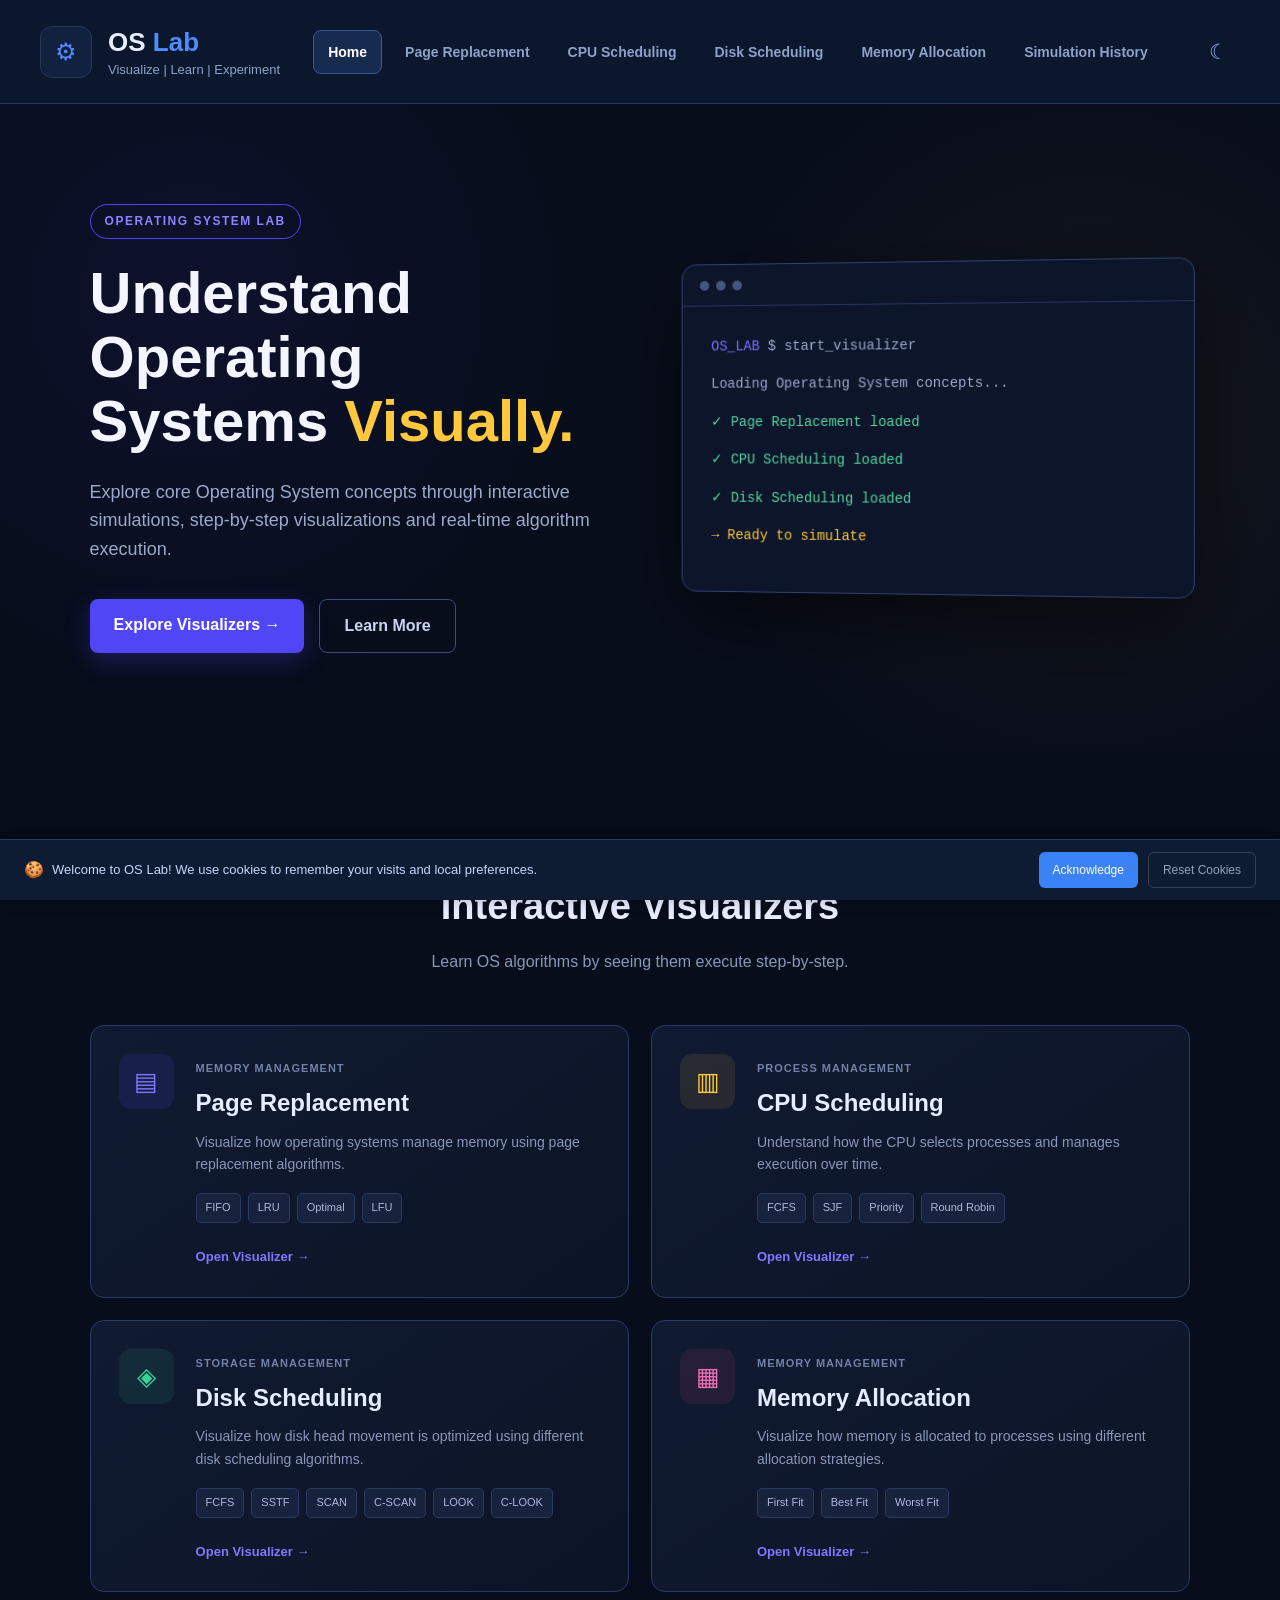
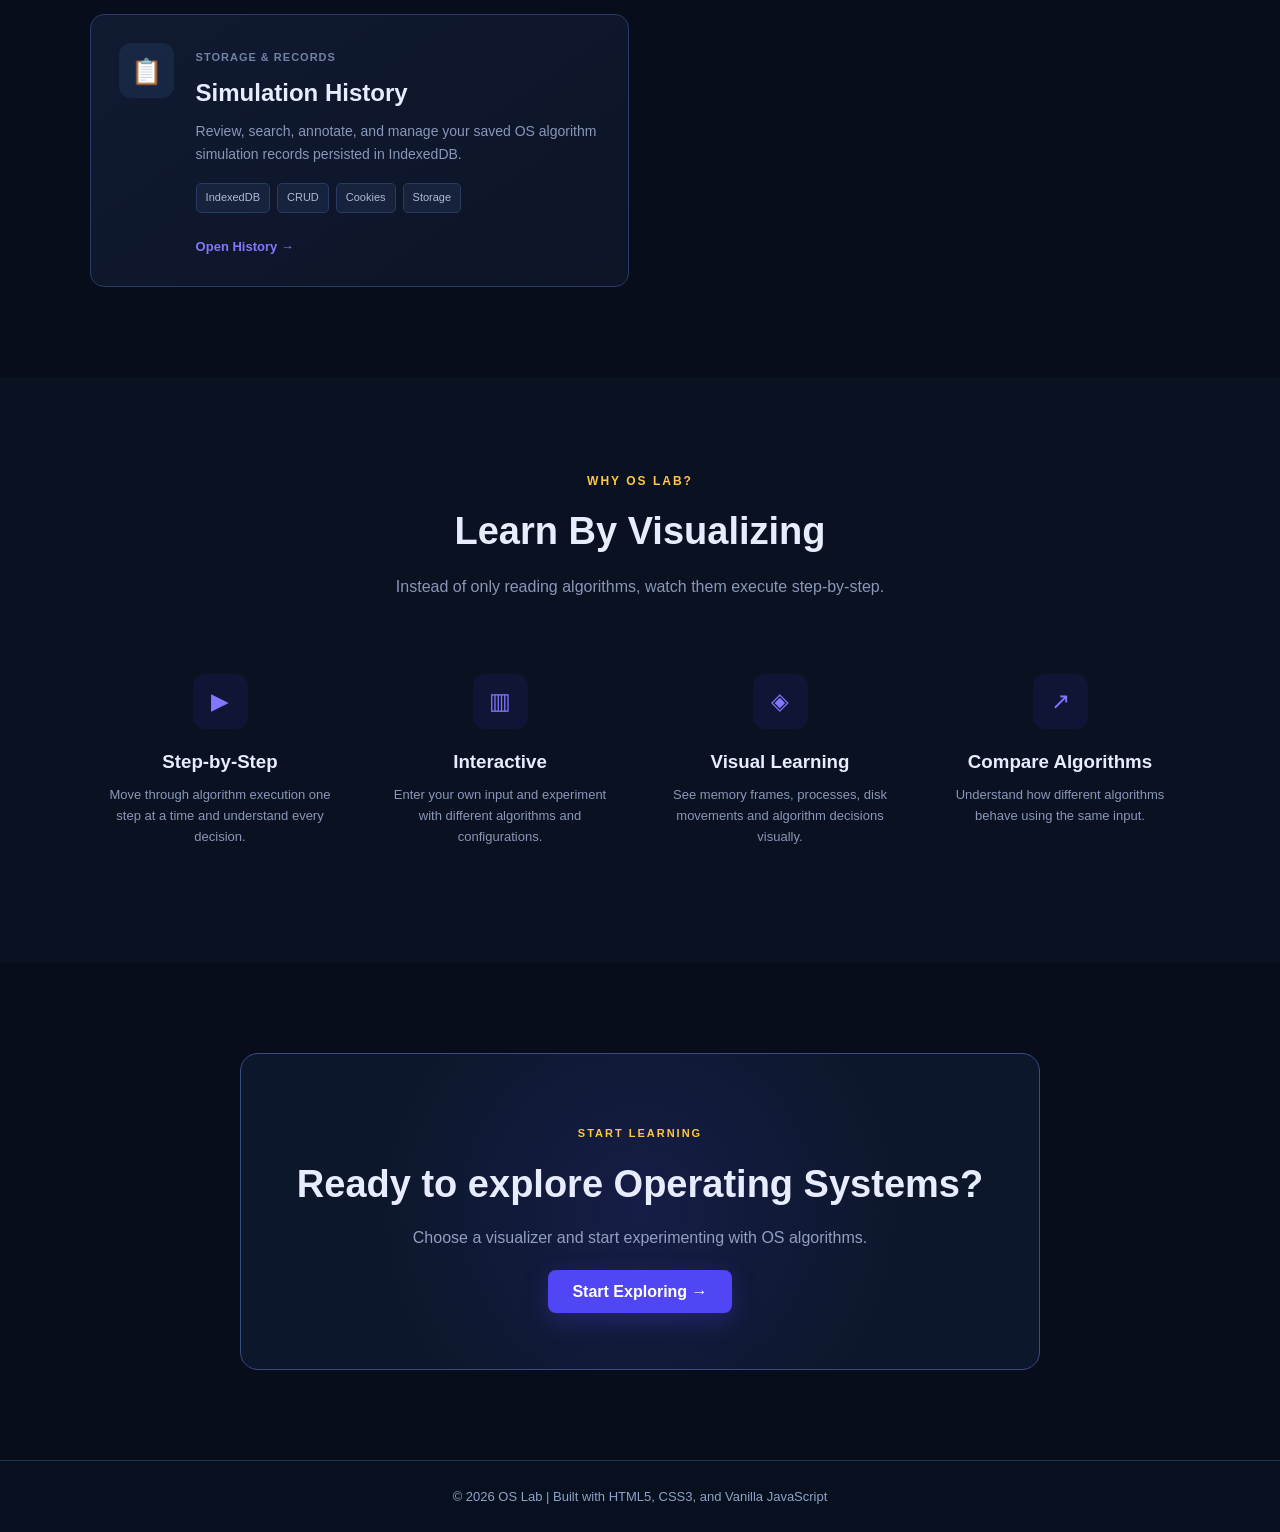
==== commit 941d6f2a: "made ux better and also added theme toggling (light and dark)" ====
--- a/index.html
+++ b/index.html
@@ -7,37 +7,32 @@
 
     <title>OS Lab | Operating System Visualizer</title>
 
+    <!-- Apply the saved theme before first paint (prevents a flash of the dark theme) -->
+    <script>
+        try {
+            if (JSON.parse(localStorage.getItem("oslab_theme")) === "light") {
+                document.documentElement.classList.add("light-theme");
+            }
+        } catch (err) {}
+    </script>
+
     <link rel="stylesheet" href="css/landing.css">
+    <link rel="stylesheet" href="css/navbar.css">
 </head>
 
 <body>
 
 <!-- =====================================================
      HEADER / NAVBAR
-     ===================================================== -->
-
-<header class="header">
-
+===================================================== -->
+<header>
     <div class="brand">
-
-        <div class="brand-icon">
-            ⚙
-        </div>
-
-        <div class="brand-info">
-
-            <h1>
-                OS <span>Lab</span>
-            </h1>
-
-            <p>
-                Visualize | Learn | Experiment
-            </p>
-
-        </div>
-
+        <div class="brand-icon">⚙</div>
+        <div>
+            <h1>OS <span>Lab</span></h1>
+            <p>Visualize | Learn | Experiment</p>
+        </div>
     </div>
-
 
     <nav>
         <a href="index.html" class="active">Home</a>
@@ -48,11 +43,7 @@
         <a href="history.html">Simulation History</a>
     </nav>
 
-
-    <div class="theme-toggle">
-        ☾
-    </div>
-
+    <button type="button" class="theme-toggle" title="Toggle Theme" aria-label="Switch to Light Mode">☾</button>
 </header>
 
 
@@ -335,7 +326,7 @@
 
             <!-- SIMULATION HISTORY -->
             <div class="visualizer-card">
-                <div class="card-icon blue-icon" style="color: #60a5fa;">
+                <div class="card-icon blue-icon">
                     📋
                 </div>
                 <div class="card-content">
@@ -505,27 +496,9 @@
 
 <!-- =====================================================
      FOOTER
-     ===================================================== -->
-
+===================================================== -->
 <footer>
-
-    <div class="footer-brand">
-
-        <strong>
-            OS Lab
-        </strong>
-
-        <span>
-            Operating System Visualizer
-        </span>
-
-    </div>
-
-
-    <p>
-        © 2026 OS Lab · Built for learning Operating Systems
-    </p>
-
+    <p>© 2026 OS Lab | Built with HTML5, CSS3, and Vanilla JavaScript</p>
 </footer>
 
 <!-- STORAGE & COMMON SCRIPTS -->
--- a/css/landing.css
+++ b/css/landing.css
@@ -26,204 +26,9 @@
 
 
 /* =========================================================
-   NAVBAR
-   MATCHES DISK SCHEDULING PAGE
-   ========================================================= */
-
-.header {
-
-    height: 104px;
-
-    padding: 0 40px;
-
-    background: #0b172d;
-
-    border-bottom: 1px solid #26385d;
-
-    display: flex;
-
-    align-items: center;
-
-    justify-content: space-between;
-
-    position: sticky;
-
-    top: 0;
-
-    z-index: 100;
-}
-
-
-/* =========================================================
-   BRAND
-   ========================================================= */
-
-.brand {
-
-    display: flex;
-
-    align-items: center;
-
-    gap: 16px;
-
-    flex-shrink: 0;
-}
-
-
-.brand-icon {
-
-    width: 54px;
-
-    height: 54px;
-
-    border: 1px solid #405a88;
-
-    border-radius: 16px;
-
-    background: #101d38;
-
-    color: #ffc83d;
-
-    display: flex;
-
-    align-items: center;
-
-    justify-content: center;
-
-    font-size: 23px;
-
-    box-shadow: none;
-}
-
-
-.brand-info {
-
-    display: flex;
-
-    flex-direction: column;
-
-    justify-content: center;
-}
-
-
-.brand-info h1 {
-
-    font-size: 29px;
-
-    line-height: 1.05;
-
-    font-weight: 700;
-
-    color: #f5f7ff;
-}
-
-
-.brand-info h1 span {
-
-    color: #7797ff;
-}
-
-
-.brand-info p {
-
-    margin-top: 3px;
-
-    font-size: 13px;
-
-    color: #7f9bd0;
-}
-
-
-/* =========================================================
-   NAVIGATION
-   ========================================================= */
-
-.header nav {
-
-    display: flex;
-
-    align-items: center;
-
-    gap: 10px;
-
-    margin-left: auto;
-
-    margin-right: 45px;
-}
-
-
-.header nav a {
-
-    color: #aebfe2;
-
-    text-decoration: none;
-
-    font-size: 15px;
-
-    font-weight: 500;
-
-    padding: 13px 17px;
-
-    border-radius: 10px;
-
-    border: 1px solid transparent;
-
-    transition: all 0.2s ease;
-}
-
-
-.header nav a:hover {
-
-    color: #ffffff;
-
-    background: #111f3b;
-}
-
-
-/* =========================================================
-   ACTIVE NAVIGATION
-   ========================================================= */
-
-.header nav a.active {
-
-    color: #ffffff;
-
-    background: #172949;
-
-    border: 1px solid #39598c;
-}
-
-
-/* =========================================================
-   THEME TOGGLE
-   ========================================================= */
-
-.theme-toggle {
-
-    width: 40px;
-
-    height: 40px;
-
-    display: flex;
-
-    align-items: center;
-
-    justify-content: center;
-
-    color: #9db5e5;
-
-    font-size: 20px;
-
-    cursor: pointer;
-
-    flex-shrink: 0;
-}
-
-
-.theme-toggle:hover {
-
-    color: #ffffff;
-}
+   NAVBAR / FOOTER
+   provided by the shared css/navbar.css
+   ========================================================= */
 
 
 /* =========================================================
@@ -647,6 +452,14 @@
 }
 
 
+.blue-icon {
+
+    background: #60a5fa18;
+
+    color: #60a5fa;
+}
+
+
 /* =========================================================
    CARD CONTENT
    ========================================================= */
@@ -740,34 +553,6 @@
 .card-link:hover {
 
     color: #ffc83d;
-}
-
-
-/* =========================================================
-   COMING SOON
-   ========================================================= */
-
-.coming-soon {
-
-    opacity: 0.7;
-}
-
-
-.coming-label {
-
-    display: inline-block;
-
-    color: #ffc83d;
-
-    border: 1px solid #ffc83d55;
-
-    border-radius: 5px;
-
-    padding: 5px 9px;
-
-    font-size: 10px;
-
-    font-weight: bold;
 }
 
 
@@ -906,46 +691,8 @@
 
 
 /* =========================================================
-   FOOTER
-   ========================================================= */
-
-footer {
-
-    padding: 30px 7%;
-
-    border-top: 1px solid #202f53;
-
-    display: flex;
-
-    justify-content: space-between;
-
-    align-items: center;
-
-    background: #080f1d;
-}
-
-
-.footer-brand {
-
-    display: flex;
-
-    flex-direction: column;
-}
-
-
-.footer-brand strong {
-
-    font-size: 18px;
-}
-
-
-.footer-brand span,
-footer p {
-
-    color: #687694;
-
-    font-size: 12px;
-}
+   FOOTER: provided by the shared css/navbar.css
+   ========================================================= */
 
 
 /* =========================================================
@@ -953,28 +700,6 @@
    ========================================================= */
 
 @media (max-width: 1000px) {
-
-    .header {
-
-        padding: 0 25px;
-    }
-
-
-    .header nav {
-
-        margin-right: 20px;
-
-        gap: 3px;
-    }
-
-
-    .header nav a {
-
-        font-size: 14px;
-
-        padding: 11px 12px;
-    }
-
 
     .hero {
 
@@ -1010,72 +735,6 @@
 
 @media (max-width: 700px) {
 
-    .header {
-
-        height: auto;
-
-        min-height: 90px;
-
-        padding: 12px 18px;
-
-        flex-wrap: wrap;
-    }
-
-
-    .brand-icon {
-
-        width: 45px;
-
-        height: 45px;
-
-        border-radius: 13px;
-    }
-
-
-    .brand-info h1 {
-
-        font-size: 25px;
-    }
-
-
-    .brand-info p {
-
-        font-size: 11px;
-    }
-
-
-    .theme-toggle {
-
-        margin-left: auto;
-    }
-
-
-    .header nav {
-
-        width: 100%;
-
-        order: 3;
-
-        margin: 0;
-
-        justify-content: center;
-
-        overflow-x: auto;
-
-        padding-bottom: 3px;
-    }
-
-
-    .header nav a {
-
-        font-size: 12px;
-
-        white-space: nowrap;
-
-        padding: 9px 12px;
-    }
-
-
     .hero {
 
         padding: 60px 6%;
@@ -1100,13 +759,13 @@
     }
 
 
-    footer {
-
-        flex-direction: column;
-
-        gap: 15px;
-
-        text-align: center;
+    .card-link {
+
+        display: inline-flex;
+
+        align-items: center;
+
+        min-height: 44px;
     }
 
 }
@@ -1117,40 +776,6 @@
    ========================================================= */
 
 @media (max-width: 450px) {
-
-    .brand-info p {
-
-        display: none;
-    }
-
-
-    .brand-info h1 {
-
-        font-size: 22px;
-    }
-
-
-    .brand-icon {
-
-        width: 42px;
-
-        height: 42px;
-    }
-
-
-    .header nav {
-
-        justify-content: flex-start;
-    }
-
-
-    .header nav a {
-
-        font-size: 11px;
-
-        padding: 8px 10px;
-    }
-
 
     .visualizer-card {
         flex-direction: column;
@@ -1163,32 +788,7 @@
     background: #f1f5f9;
     color: #0f172a;
 }
-body.light-theme .header {
-    background: #ffffff;
-    border-bottom: 1px solid #cbd5e1;
-}
-body.light-theme .header nav a {
-    color: #475569;
-}
-body.light-theme .header nav a:hover {
-    background: #e2e8f0;
-    color: #0f172a;
-}
-body.light-theme .header nav a.active {
-    background: #e2e8f0;
-    border-color: #cbd5e1;
-    color: #1e3a8a;
-}
-body.light-theme .brand-icon {
-    background: #e2e8f0;
-    border-color: #cbd5e1;
-}
-body.light-theme .brand-info h1 {
-    color: #0f172a;
-}
-body.light-theme .brand-info p {
-    color: #64748b;
-}
+/* HEADER / NAVBAR light-theme: shared css/navbar.css */
 body.light-theme .visualizer-card,
 body.light-theme .feature,
 body.light-theme .terminal {
@@ -1227,8 +827,75 @@
     background: #e2e8f0;
     border-bottom: 1px solid #cbd5e1;
 }
-body.light-theme footer {
-    background: #ffffff;
-    border-top: 1px solid #cbd5e1;
+body.light-theme .badge {
+    color: #4338ca;
+}
+body.light-theme .hero h2 span {
+    color: #b45309;
+}
+body.light-theme .section-heading > span,
+body.light-theme .guide-content > span {
+    color: #92400e;
+}
+body.light-theme .features {
+    background: #e2e8f0;
+}
+body.light-theme .guide-content {
+    background:
+
+        radial-gradient(
+            circle,
+            #5146f522,
+            transparent 60%
+        ),
+
+        #ffffff;
+
+    border-color: #cbd5e1;
+}
+body.light-theme .guide p {
+    color: #475569;
+}
+body.light-theme .card-label {
     color: #64748b;
+}
+body.light-theme .card-link {
+    color: #4f46e5;
+}
+body.light-theme .card-link:hover {
+    color: #92400e;
+}
+body.light-theme .secondary-btn:hover {
+    border-color: #92400e;
+    color: #92400e;
+}
+body.light-theme .purple-icon {
+    color: #4338ca;
+}
+body.light-theme .yellow-icon {
+    color: #b45309;
+}
+body.light-theme .green-icon {
+    color: #047857;
+}
+body.light-theme .pink-icon {
+    color: #be185d;
+}
+body.light-theme .blue-icon {
+    color: #1d4ed8;
+}
+body.light-theme .feature-icon {
+    color: #4338ca;
+}
+body.light-theme .terminal-body {
+    color: #334155;
+}
+body.light-theme .terminal-body .purple {
+    color: #4f46e5;
+}
+body.light-theme .terminal-body .success {
+    color: #0f766e;
+}
+body.light-theme .terminal-body .yellow {
+    color: #92400e;
 }
--- a/css/navbar.css
+++ b/css/navbar.css
@@ -0,0 +1,398 @@
+
+/* ==============================
+   OS LAB - SHARED NAVBAR
+============================== */
+
+/* Typography is pinned here so the header and footer render identically on
+   every page, no matter which body font / line-height the page stylesheet
+   uses (disk-scheduling.css uses "Poppins"/"Segoe UI", landing.css and
+   memory-allocation.css set line-height: 1.6, history.css uses Arial). */
+header,
+footer {
+    font-family: Arial, sans-serif;
+    line-height: normal;
+}
+
+header {
+    min-height: 104px;
+    padding: 16px 40px;
+    background: #0b172d;
+    border-bottom: 1px solid #26385d;
+
+    display: flex;
+    align-items: center;
+    justify-content: space-between;
+    gap: 24px;
+
+    position: sticky;
+    top: 0;
+    z-index: 1000;
+}
+
+.brand {
+    display: flex;
+    align-items: center;
+    gap: 16px;
+    flex-shrink: 0;
+}
+
+.brand-icon {
+    width: 52px;
+    height: 52px;
+    border-radius: 12px;
+    background: #11213f;
+    border: 1px solid #26385d;
+
+    display: flex;
+    align-items: center;
+    justify-content: center;
+
+    font-size: 24px;
+    color: #4f8cff;
+}
+
+.brand h1 {
+    font-size: 26px;
+    font-weight: 700;
+    color: #e8edff;
+}
+
+.brand h1 span {
+    color: #4f8cff;
+}
+
+.brand p {
+    font-size: 13px;
+    color: #8da2c9;
+    margin-top: 4px;
+}
+
+nav {
+    display: flex;
+    align-items: center;
+    justify-content: center;
+    gap: 8px;
+    flex-wrap: wrap;
+}
+
+nav a {
+    text-decoration: none;
+    color: #8da2c9;
+    font-size: 14px;
+    font-weight: 600;
+    padding: 10px 14px;
+    border-radius: 8px;
+    border: 1px solid transparent;
+    white-space: nowrap;
+    transition: 0.2s ease;
+
+    /* 44px minimum touch target (WCAG 2.5.5) */
+    display: inline-flex;
+    align-items: center;
+    min-height: 44px;
+}
+
+nav a:focus-visible {
+    outline: 2px solid #4f8cff;
+    outline-offset: 2px;
+}
+
+nav a:hover {
+    color: #ffffff;
+    background: #11213f;
+}
+
+nav a.active {
+    color: #ffffff;
+    background: #172b50;
+    border-color: #36598d;
+}
+
+/* The theme toggle is a real <button> — reset native button styling,
+   keep a 44px touch target and add a visible keyboard focus ring. */
+.theme-toggle {
+    background: none;
+    border: 0;
+    padding: 0;
+    font-family: inherit;
+
+    display: inline-flex;
+    align-items: center;
+    justify-content: center;
+
+    min-width: 44px;
+    min-height: 44px;
+
+    color: #8ba9e8;
+    font-size: 21px;
+    line-height: 1;
+
+    border-radius: 10px;
+    cursor: pointer;
+    flex-shrink: 0;
+
+    transition: color 0.2s ease, background 0.2s ease;
+}
+
+.theme-toggle:hover {
+    color: #ffffff;
+    background: #11213f;
+}
+
+.theme-toggle:focus-visible {
+    outline: 2px solid #4f8cff;
+    outline-offset: 2px;
+}
+
+/* ==============================
+   OS LAB - SHARED FOOTER
+============================== */
+
+footer {
+    height: 72px;
+    display: flex;
+    align-items: center;
+    justify-content: center;
+    border-top: 1px solid #1e335a;
+    background: #07101f;
+    color: #8da2c9;
+    font-size: 13px;
+    text-align: center;
+}
+
+/* ==============================
+   SHARED STICKY FOOTER
+   Pins the footer to the bottom of the viewport on short pages and lets
+   <main> fill the remaining space, identically on all pages.
+============================== */
+
+body {
+    min-height: 100vh;
+    display: flex;
+    flex-direction: column;
+}
+
+main {
+    flex: 1 0 auto;
+}
+
+/* ==============================
+   SHARED COOKIE NOTICE
+   (injected by js/app-common.js)
+============================== */
+
+.cookie-banner {
+    position: fixed;
+    bottom: 0;
+    left: 0;
+    right: 0;
+    z-index: 9999;
+
+    display: flex;
+    flex-wrap: wrap;
+    align-items: center;
+    justify-content: space-between;
+    gap: 12px;
+
+    padding: 12px 24px;
+
+    background: #0d1b33;
+    border-top: 1px solid #233b66;
+    box-shadow: 0 -4px 16px rgba(0, 0, 0, 0.4);
+
+    font-size: 13px;
+    color: #c5d6f8;
+}
+
+/* Pages that pin their Prev/Next step controls to the bottom
+   edge (disk scheduling, memory allocation use .action-bar)
+   lift the cookie notice just above that bar so the opaque
+   banner never hides the step buttons. When the notice is
+   dismissed the bar keeps bottom: 0. */
+body:has(.action-bar) .cookie-banner {
+    bottom: 76px;
+}
+
+.cookie-banner-text {
+    display: flex;
+    align-items: center;
+    gap: 8px;
+}
+
+.cookie-banner-icon {
+    font-size: 16px;
+}
+
+.cookie-banner-actions {
+    display: flex;
+    align-items: center;
+    gap: 10px;
+}
+
+.cookie-btn {
+    min-height: 36px;
+    padding: 6px 14px;
+
+    border-radius: 6px;
+    cursor: pointer;
+
+    font-family: inherit;
+    font-size: 12px;
+    font-weight: 500;
+}
+
+.cookie-btn:focus-visible {
+    outline: 2px solid #4f8cff;
+    outline-offset: 2px;
+}
+
+.cookie-btn-primary {
+    background: #3b82f6;
+    border: none;
+    color: #ffffff;
+}
+
+.cookie-btn-ghost {
+    background: transparent;
+    border: 1px solid #334155;
+    color: #94a3b8;
+}
+
+/* Bigger targets on touch devices */
+@media (pointer: coarse) {
+    .cookie-btn {
+        min-height: 44px;
+        padding: 10px 16px;
+    }
+}
+
+/* ==============================
+   SHARED LIGHT THEME (HEADER / FOOTER)
+============================== */
+
+/* Anchored on <html> so the pre-paint script in <head> takes effect
+   immediately, before js/storage.js has run. */
+
+html.light-theme header {
+    background: #ffffff;
+    border-bottom: 1px solid #cbd5e1;
+    color: #0f172a;
+}
+
+html.light-theme nav a {
+    color: #475569;
+}
+
+html.light-theme nav a:hover {
+    background: #e2e8f0;
+    color: #0f172a;
+}
+
+html.light-theme nav a.active {
+    background: #e2e8f0;
+    border-color: #cbd5e1;
+    color: #1e3a8a;
+}
+
+html.light-theme .brand-icon {
+    background: #e2e8f0;
+    border-color: #cbd5e1;
+    color: #0f172a;
+}
+
+html.light-theme .brand h1 {
+    color: #0f172a;
+}
+
+html.light-theme .theme-toggle {
+    color: #475569;
+}
+
+html.light-theme .theme-toggle:hover {
+    background: #e2e8f0;
+    color: #0f172a;
+}
+
+html.light-theme .cookie-banner {
+    background: #ffffff;
+    border-top-color: #cbd5e1;
+    box-shadow: 0 -4px 16px rgba(15, 23, 42, 0.12);
+    color: #475569;
+}
+
+html.light-theme .cookie-btn-ghost {
+    border-color: #cbd5e1;
+    color: #64748b;
+}
+
+html.light-theme .brand p {
+    color: #64748b;
+}
+
+html.light-theme footer {
+    background: #f8fafc;
+    border-top: 1px solid #cbd5e1;
+    color: #64748b;
+}
+
+/* Tablet */
+@media (max-width: 1100px) {
+    header {
+        flex-wrap: wrap;
+        justify-content: center;
+        padding: 16px 20px;
+        gap: 14px;
+    }
+
+    nav {
+        width: 100%;
+    }
+}
+
+/* Mobile */
+@media (max-width: 600px) {
+    header {
+        padding: 14px 12px;
+    }
+
+    .brand-icon {
+        width: 44px;
+        height: 44px;
+        font-size: 21px;
+    }
+
+    .brand h1 {
+        font-size: 23px;
+    }
+
+    .brand p {
+        font-size: 11px;
+    }
+
+    nav {
+        gap: 6px;
+
+        /* One horizontally scrollable row keeps the sticky header compact on
+           phones instead of stacking 2-3 wrapped rows over the content.
+           `safe center` centers the links when they fit and start-aligns them
+           when they must scroll, so the first links are never clipped. */
+        flex-wrap: nowrap;
+        justify-content: center;
+        justify-content: safe center;
+        overflow-x: auto;
+        -webkit-overflow-scrolling: touch;
+        scrollbar-width: none;
+        padding-bottom: 2px;
+    }
+
+    nav::-webkit-scrollbar {
+        display: none;
+    }
+
+    nav a {
+        flex-shrink: 0;
+        font-size: 13px;
+        padding: 12px;
+        min-height: 44px;
+    }
+}
